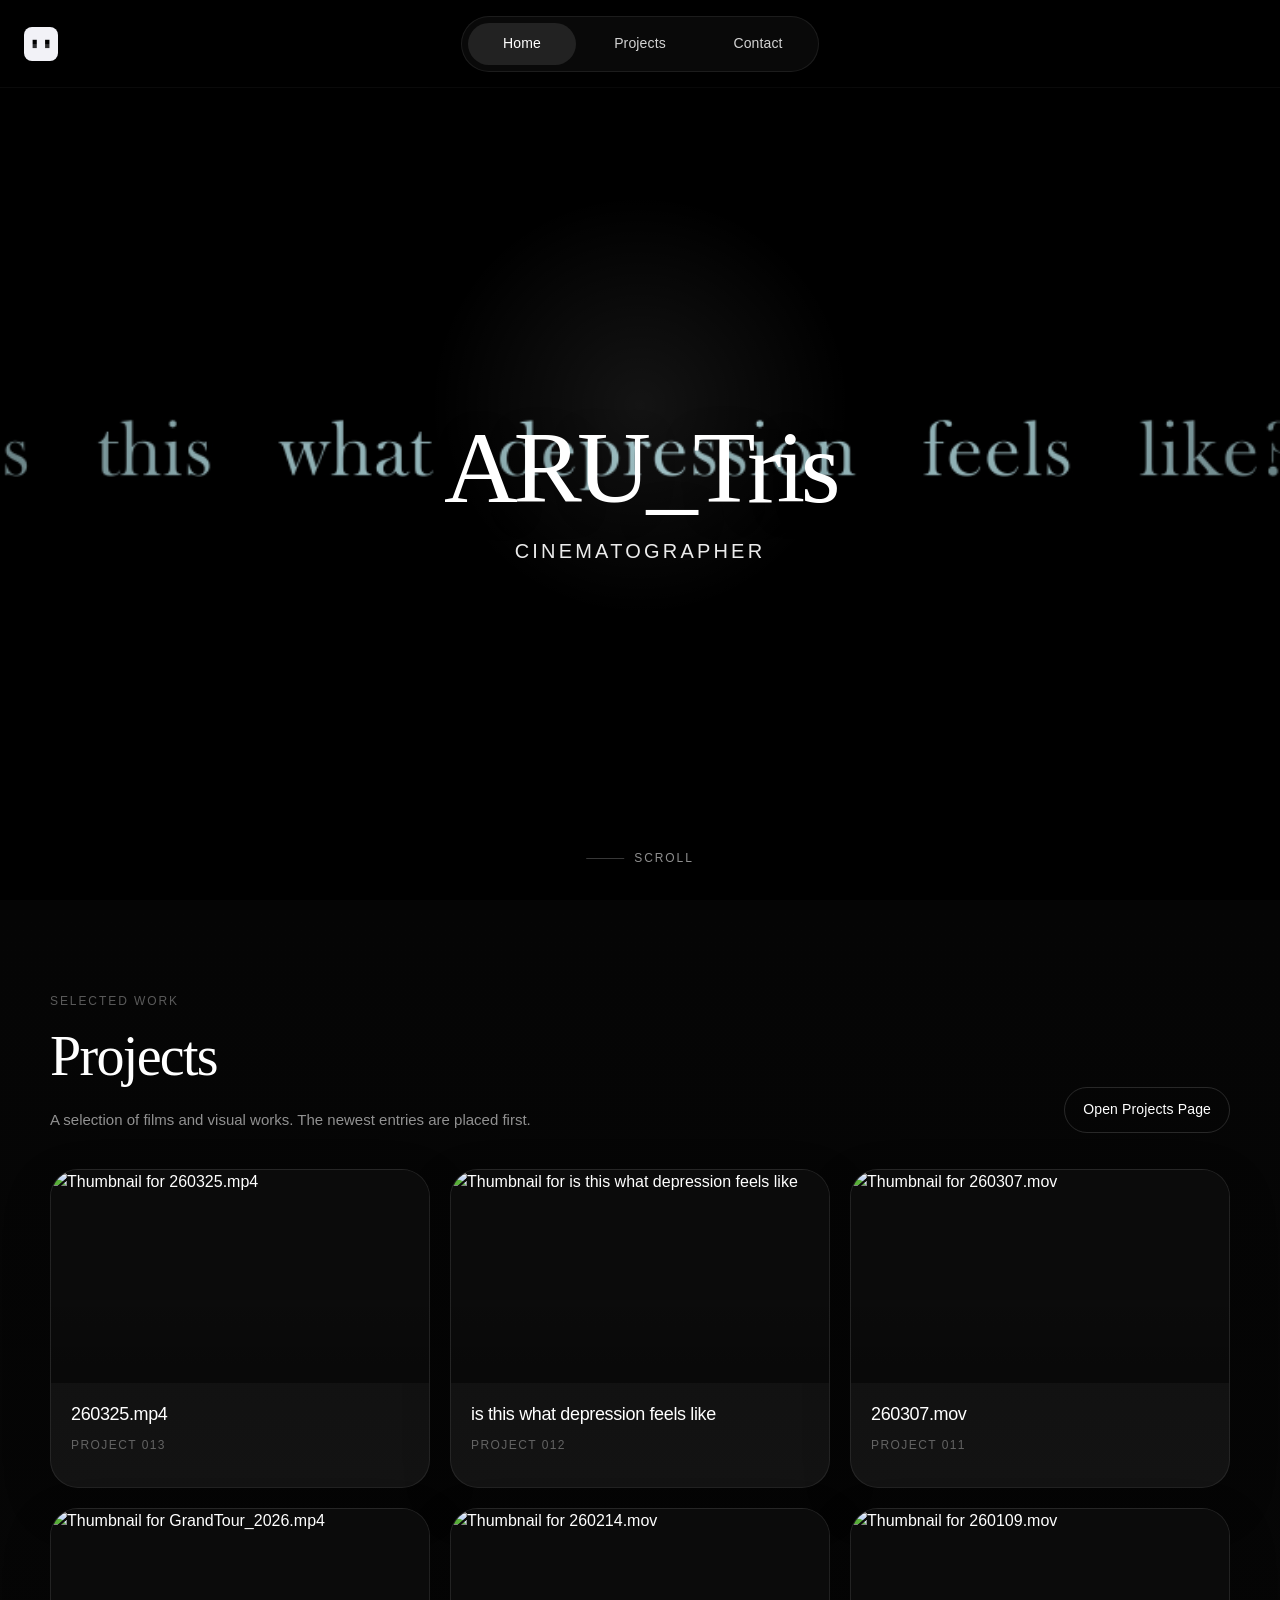
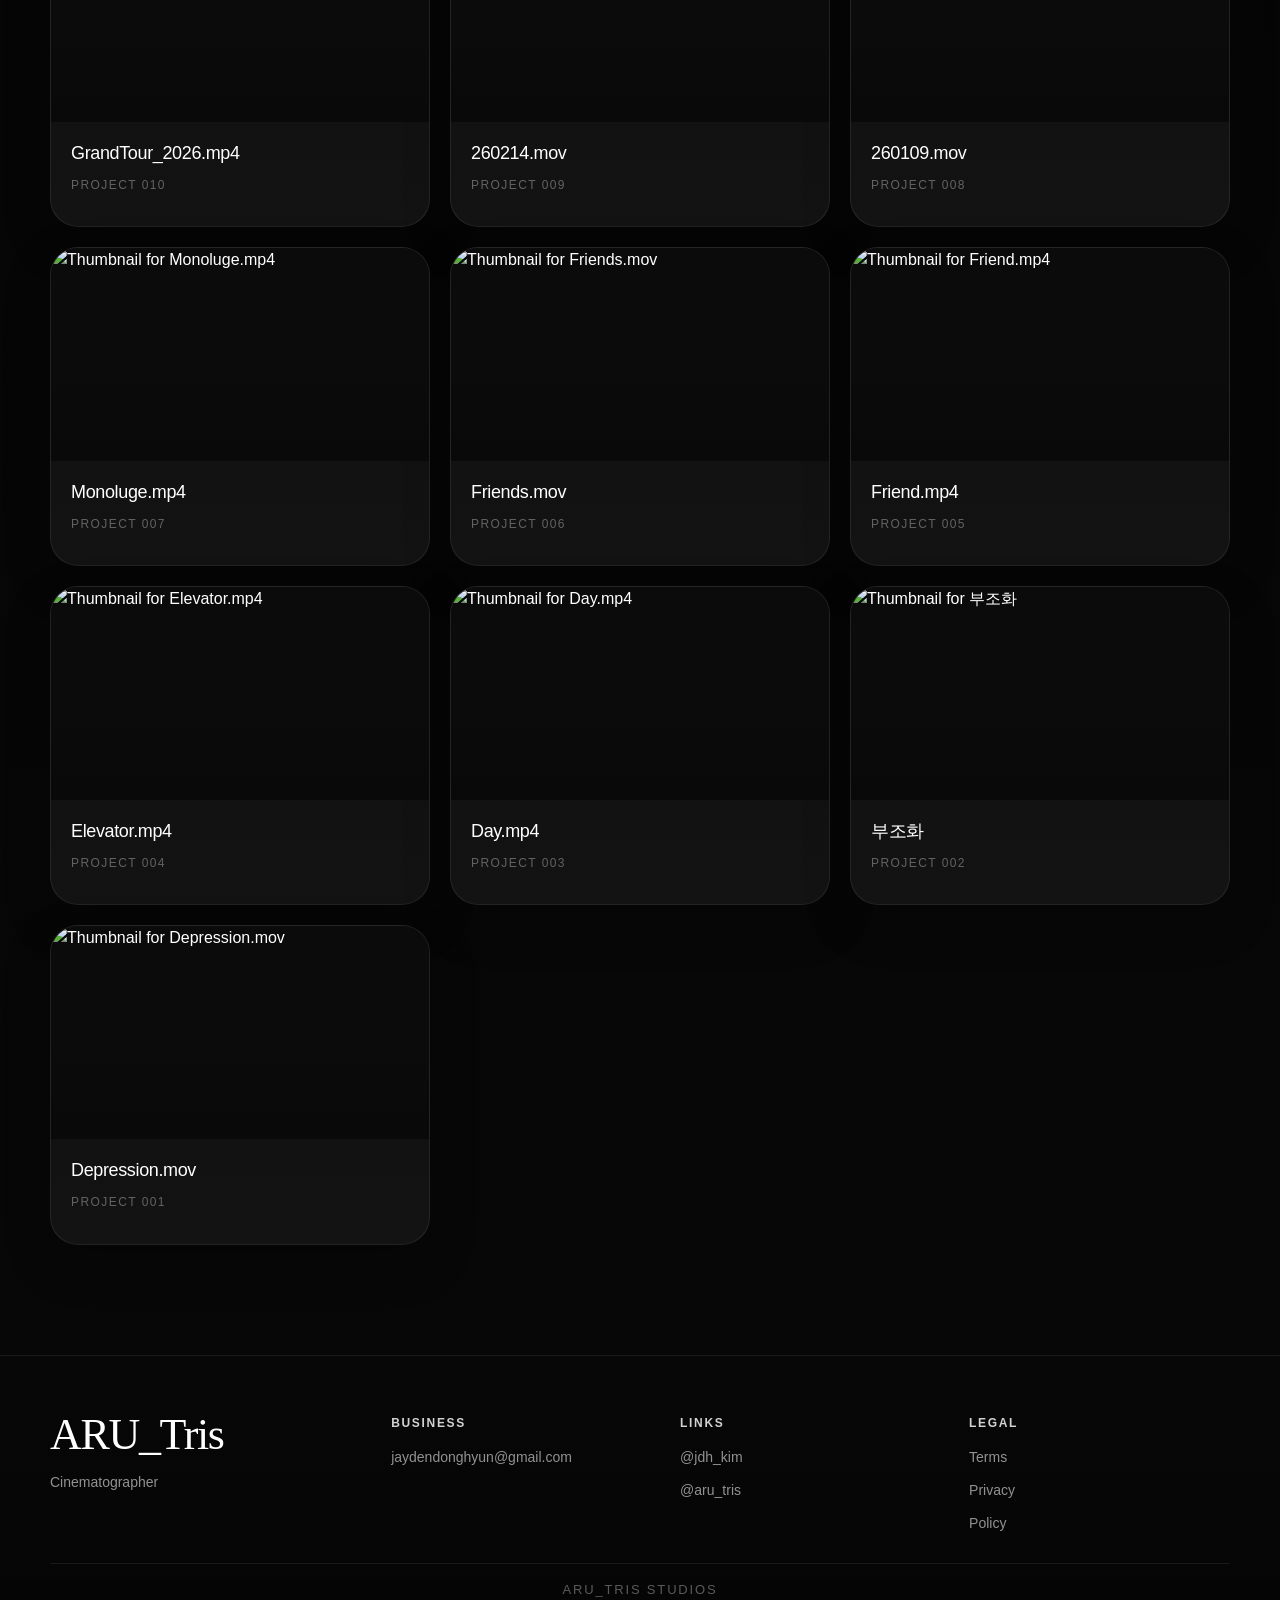
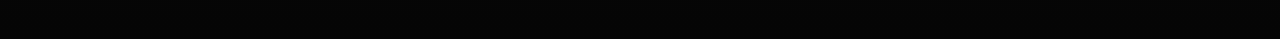
==== index.html @ 2eef3625 "Update homepage with hero video" ====
<!DOCTYPE html>
<html lang="en">
<head>
  <meta charset="UTF-8" />
  <meta name="viewport" content="width=device-width, initial-scale=1.0" />
  <title>ARU_Tris</title>
  <meta
    name="description"
    content="ARU_Tris portfolio — cinematographer and film projects."
  />
  <link rel="stylesheet" href="style.css" />
</head>
<body>
  <header class="site-header">
    <div class="header-inner">
      <a class="brand" href="index.html" aria-label="ARU_Tris home">
        <img src="assets/logo.png" alt="ARU_Tris logo" />
      </a>

      <nav class="nav-center" aria-label="Primary navigation">
        <div class="nav-links">
          <a class="active" href="index.html">Home</a>
          <a href="projects.html">Projects</a>
          <a href="contact.html">Contact</a>
        </div>
      </nav>
    </div>
  </header>

  <main class="page-shell">
    <section class="hero" id="top">
      <div class="hero-media">
        <video autoplay muted loop playsinline poster="assets/hero-poster.jpg">
          <source src="assets/hero.mp4" type="video/mp4" />
        </video>
      </div>

      <div class="hero-inner">
        <div class="hero-content">
          <h1 class="hero-title">ARU_Tris</h1>
          <p class="hero-subtitle">Cinematographer</p>
        </div>

        <a class="hero-scroll" href="#projects">Scroll</a>
      </div>
    </section>

    <section class="projects-preview" id="projects">
      <div class="content-width">
        <div class="projects-preview-header">
          <div class="projects-preview-copy">
            <p class="page-kicker">Selected Work</p>
            <h2 class="section-heading">Projects</h2>
            <p class="section-subheading">
              A selection of films and visual works. The newest entries are placed first.
            </p>
          </div>

          <div>
            <a class="ghost-button" href="projects.html">Open Projects Page</a>
          </div>
        </div>

        <div class="projects-grid">
          <a
            class="project-card"
            href="https://youtu.be/_7PJ8PryIfI"
            target="_blank"
            rel="noopener noreferrer"
            aria-label="Open 260325.mp4 on YouTube"
          >
            <div class="project-thumb-wrap">
              <img src="assets/thumbnails/013.png" alt="Thumbnail for 260325.mp4" />
            </div>
            <div class="project-meta">
              <h3 class="project-title">260325.mp4</h3>
              <p class="project-index">Project 013</p>
            </div>
          </a>

          <a
            class="project-card"
            href="https://youtu.be/kU0PaRrXRmI"
            target="_blank"
            rel="noopener noreferrer"
            aria-label="Open is this what depression feels like on YouTube"
          >
            <div class="project-thumb-wrap">
              <img src="assets/thumbnails/012.png" alt="Thumbnail for is this what depression feels like" />
            </div>
            <div class="project-meta">
              <h3 class="project-title">is this what depression feels like</h3>
              <p class="project-index">Project 012</p>
            </div>
          </a>

          <a
            class="project-card"
            href="https://youtu.be/Z6FDwK1wFuU"
            target="_blank"
            rel="noopener noreferrer"
            aria-label="Open 260307.mov on YouTube"
          >
            <div class="project-thumb-wrap">
              <img src="assets/thumbnails/011.png" alt="Thumbnail for 260307.mov" />
            </div>
            <div class="project-meta">
              <h3 class="project-title">260307.mov</h3>
              <p class="project-index">Project 011</p>
            </div>
          </a>

          <a
            class="project-card"
            href="https://youtu.be/VfkJnNZLdnk"
            target="_blank"
            rel="noopener noreferrer"
            aria-label="Open GrandTour_2026.mp4 on YouTube"
          >
            <div class="project-thumb-wrap">
              <img src="assets/thumbnails/010.png" alt="Thumbnail for GrandTour_2026.mp4" />
            </div>
            <div class="project-meta">
              <h3 class="project-title">GrandTour_2026.mp4</h3>
              <p class="project-index">Project 010</p>
            </div>
          </a>

          <a
            class="project-card"
            href="https://youtu.be/Oyc4v0vVIho"
            target="_blank"
            rel="noopener noreferrer"
            aria-label="Open 260214.mov on YouTube"
          >
            <div class="project-thumb-wrap">
              <img src="assets/thumbnails/009.png" alt="Thumbnail for 260214.mov" />
            </div>
            <div class="project-meta">
              <h3 class="project-title">260214.mov</h3>
              <p class="project-index">Project 009</p>
            </div>
          </a>

          <a
            class="project-card"
            href="https://youtu.be/ljAf76QcOoM"
            target="_blank"
            rel="noopener noreferrer"
            aria-label="Open 260109.mov on YouTube"
          >
            <div class="project-thumb-wrap">
              <img src="assets/thumbnails/008.png" alt="Thumbnail for 260109.mov" />
            </div>
            <div class="project-meta">
              <h3 class="project-title">260109.mov</h3>
              <p class="project-index">Project 008</p>
            </div>
          </a>

          <a
            class="project-card"
            href="https://youtu.be/Go4_wiYonsU"
            target="_blank"
            rel="noopener noreferrer"
            aria-label="Open Monoluge.mp4 on YouTube"
          >
            <div class="project-thumb-wrap">
              <img src="assets/thumbnails/007.png" alt="Thumbnail for Monoluge.mp4" />
            </div>
            <div class="project-meta">
              <h3 class="project-title">Monoluge.mp4</h3>
              <p class="project-index">Project 007</p>
            </div>
          </a>

          <a
            class="project-card"
            href="https://youtu.be/tS_18KNxlKI"
            target="_blank"
            rel="noopener noreferrer"
            aria-label="Open Friends.mov on YouTube"
          >
            <div class="project-thumb-wrap">
              <img src="assets/thumbnails/006.png" alt="Thumbnail for Friends.mov" />
            </div>
            <div class="project-meta">
              <h3 class="project-title">Friends.mov</h3>
              <p class="project-index">Project 006</p>
            </div>
          </a>

          <a
            class="project-card"
            href="https://youtu.be/ZGwf8zmara0"
            target="_blank"
            rel="noopener noreferrer"
            aria-label="Open Friend.mp4 on YouTube"
          >
            <div class="project-thumb-wrap">
              <img src="assets/thumbnails/005.png" alt="Thumbnail for Friend.mp4" />
            </div>
            <div class="project-meta">
              <h3 class="project-title">Friend.mp4</h3>
              <p class="project-index">Project 005</p>
            </div>
          </a>

          <a
            class="project-card"
            href="https://youtu.be/hENGOKhUZ58"
            target="_blank"
            rel="noopener noreferrer"
            aria-label="Open Elevator.mp4 on YouTube"
          >
            <div class="project-thumb-wrap">
              <img src="assets/thumbnails/004.png" alt="Thumbnail for Elevator.mp4" />
            </div>
            <div class="project-meta">
              <h3 class="project-title">Elevator.mp4</h3>
              <p class="project-index">Project 004</p>
            </div>
          </a>

          <a
            class="project-card"
            href="https://youtu.be/h4ga4uegSQs"
            target="_blank"
            rel="noopener noreferrer"
            aria-label="Open Day.mp4 on YouTube"
          >
            <div class="project-thumb-wrap">
              <img src="assets/thumbnails/003.png" alt="Thumbnail for Day.mp4" />
            </div>
            <div class="project-meta">
              <h3 class="project-title">Day.mp4</h3>
              <p class="project-index">Project 003</p>
            </div>
          </a>

          <a
            class="project-card"
            href="https://youtu.be/nSZxhD_pFD0"
            target="_blank"
            rel="noopener noreferrer"
            aria-label="Open 부조화 on YouTube"
          >
            <div class="project-thumb-wrap">
              <img src="assets/thumbnails/002.png" alt="Thumbnail for 부조화" />
            </div>
            <div class="project-meta">
              <h3 class="project-title">부조화</h3>
              <p class="project-index">Project 002</p>
            </div>
          </a>

          <a
            class="project-card"
            href="https://youtu.be/dppXRyEbYRA"
            target="_blank"
            rel="noopener noreferrer"
            aria-label="Open Depression.mov on YouTube"
          >
            <div class="project-thumb-wrap">
              <img src="assets/thumbnails/001.png" alt="Thumbnail for Depression.mov" />
            </div>
            <div class="project-meta">
              <h3 class="project-title">Depression.mov</h3>
              <p class="project-index">Project 001</p>
            </div>
          </a>
        </div>
      </div>
    </section>
  </main>

  <footer class="site-footer">
    <div class="content-width">
      <div class="footer-grid">
        <div class="footer-brand">
          <h2 class="footer-brand-title">ARU_Tris</h2>
          <p class="footer-brand-copy">Cinematographer</p>
        </div>

        <div>
          <h3 class="footer-heading">Business</h3>
          <div class="footer-list">
            <a href="mailto:jaydendonghyun@gmail.com">jaydendonghyun@gmail.com</a>
          </div>
        </div>

        <div>
          <h3 class="footer-heading">Links</h3>
          <div class="footer-list">
            <a
              href="https://www.instagram.com/jdh_kim/"
              target="_blank"
              rel="noopener noreferrer"
            >
              @jdh_kim
            </a>
            <a
              href="https://www.youtube.com/channel/UCabCyM4a4LyzNHXJDA_8Q6A"
              target="_blank"
              rel="noopener noreferrer"
            >
              @aru_tris
            </a>
          </div>
        </div>

        <div>
          <h3 class="footer-heading">Legal</h3>
          <div class="footer-list">
            <span>Terms</span>
            <span>Privacy</span>
            <span>Policy</span>
          </div>
        </div>
      </div>

      <div class="footer-bottom">
        <span>ARU_Tris Studios</span>
      </div>
    </div>
  </footer>
</body>
</html>
---- style.css ----
/* =========================
   ARU_Tris Portfolio
   style.css
   ========================= */

:root {
  --bg: #000000;
  --bg-soft: #0a0a0a;
  --panel: #101010;
  --panel-2: #151515;
  --panel-3: #1d1d1d;
  --line: rgba(255, 255, 255, 0.08);
  --line-strong: rgba(255, 255, 255, 0.14);
  --text: #ffffff;
  --text-soft: rgba(255, 255, 255, 0.82);
  --text-muted: rgba(255, 255, 255, 0.56);
  --text-faint: rgba(255, 255, 255, 0.34);
  --hover: rgba(255, 255, 255, 0.06);
  --active: rgba(255, 255, 255, 0.12);
  --shadow-soft: 0 12px 40px rgba(0, 0, 0, 0.28);
  --shadow-card: 0 18px 48px rgba(0, 0, 0, 0.22);

  --container: 1320px;
  --content: 1180px;

  --radius-xs: 10px;
  --radius-sm: 14px;
  --radius-md: 20px;
  --radius-lg: 28px;
  --radius-xl: 36px;

  --header-height: 88px;

  --font-body: "Helvetica Neue", Helvetica, Arial, sans-serif;
  --font-title: "Times New Roman", Times, serif;

  --ease: 280ms cubic-bezier(0.22, 1, 0.36, 1);
}

/* =========================
   Reset
   ========================= */

* {
  box-sizing: border-box;
}

html {
  scroll-behavior: smooth;
}

html,
body {
  margin: 0;
  padding: 0;
  background: var(--bg);
  color: var(--text);
}

body {
  font-family: var(--font-body);
  line-height: 1.55;
  -webkit-font-smoothing: antialiased;
  text-rendering: optimizeLegibility;
}

img,
video {
  display: block;
  max-width: 100%;
}

a {
  color: inherit;
  text-decoration: none;
}

button,
input,
textarea {
  font: inherit;
}

::selection {
  background: rgba(255, 255, 255, 0.18);
  color: #ffffff;
}

/* =========================
   Utility
   ========================= */

.container {
  width: min(calc(100% - 48px), var(--container));
  margin: 0 auto;
}

.content-width {
  width: min(calc(100% - 48px), var(--content));
  margin: 0 auto;
}

.page-shell {
  min-height: 100vh;
  background:
    radial-gradient(circle at top left, rgba(255, 255, 255, 0.05), transparent 22%),
    radial-gradient(circle at top right, rgba(255, 255, 255, 0.03), transparent 20%),
    linear-gradient(180deg, #000000 0%, #050505 100%);
}

.page-section {
  padding: 96px 0;
}

.section-heading {
  margin: 0 0 24px;
  font-family: var(--font-title);
  font-size: clamp(34px, 5vw, 56px);
  font-weight: 400;
  letter-spacing: -0.03em;
  line-height: 0.98;
}

.section-subheading {
  margin: 0;
  max-width: 780px;
  color: var(--text-muted);
  font-size: 15px;
  line-height: 1.7;
}

.divider {
  width: 100%;
  height: 1px;
  background: var(--line);
}

/* =========================
   Header
   ========================= */

.site-header {
  position: fixed;
  top: 0;
  left: 0;
  width: 100%;
  height: var(--header-height);
  z-index: 1000;
  backdrop-filter: blur(18px);
  -webkit-backdrop-filter: blur(18px);
  background: linear-gradient(
    to bottom,
    rgba(0, 0, 0, 0.58),
    rgba(0, 0, 0, 0.22)
  );
  border-bottom: 1px solid rgba(255, 255, 255, 0.04);
}

.header-inner {
  position: relative;
  width: min(calc(100% - 48px), var(--container));
  height: 100%;
  margin: 0 auto;
  display: flex;
  align-items: center;
}

.brand {
  position: relative;
  z-index: 3;
  display: inline-flex;
  align-items: center;
  gap: 12px;
  min-width: 64px;
}

.brand img {
  width: 34px;
  height: 34px;
  object-fit: contain;
  border-radius: 8px;
  transition: transform var(--ease), opacity var(--ease);
}

.brand:hover img {
  transform: scale(1.04);
  opacity: 0.94;
}

.brand-text {
  font-family: var(--font-title);
  font-size: 22px;
  letter-spacing: -0.02em;
  display: none;
}

/* 가운데 기준 메뉴 */
.nav-center {
  position: absolute;
  left: 50%;
  transform: translateX(-50%);
  z-index: 2;
}

.nav-links {
  display: inline-flex;
  align-items: center;
  gap: 10px;
  padding: 6px;
  border-radius: 999px;
  background: rgba(255, 255, 255, 0.035);
  border: 1px solid var(--line);
  box-shadow: var(--shadow-soft);
}

.nav-links a {
  position: relative;
  display: inline-flex;
  align-items: center;
  justify-content: center;
  min-width: 108px;
  height: 42px;
  padding: 0 18px;
  border-radius: 999px;
  color: var(--text-soft);
  font-size: 14px;
  font-weight: 500;
  letter-spacing: 0.01em;
  transition:
    background var(--ease),
    color var(--ease),
    transform var(--ease),
    opacity var(--ease);
}

.nav-links a:hover {
  background: var(--hover);
  color: var(--text);
  transform: translateY(-1px);
}

.nav-links a:active {
  transform: translateY(0) scale(0.985);
  background: var(--active);
}

.nav-links a.active {
  background: rgba(255, 255, 255, 0.10);
  color: var(--text);
}

/* =========================
   Hero
   ========================= */

.hero {
  position: relative;
  min-height: 100vh;
  overflow: clip;
  isolation: isolate;
}

.hero-media {
  position: absolute;
  inset: 0;
  z-index: -3;
  background: #000000;
}

.hero-media video,
.hero-media img {
  width: 100%;
  height: 100%;
  object-fit: cover;
}

.hero-media::after {
  content: "";
  position: absolute;
  inset: 0;
  background:
    linear-gradient(
      to bottom,
      rgba(0, 0, 0, 0.44) 0%,
      rgba(0, 0, 0, 0.24) 24%,
      rgba(0, 0, 0, 0.22) 56%,
      rgba(0, 0, 0, 0.54) 100%
    ),
    radial-gradient(
      circle at center,
      transparent 0%,
      rgba(0, 0, 0, 0.12) 56%,
      rgba(0, 0, 0, 0.48) 100%
    );
  z-index: 1;
}

.hero::before {
  content: "";
  position: absolute;
  inset: 0;
  z-index: -2;
  background:
    radial-gradient(circle at 50% 45%, rgba(255, 255, 255, 0.08), transparent 26%);
  pointer-events: none;
}

.hero-inner {
  position: relative;
  width: min(calc(100% - 48px), var(--container));
  min-height: 100vh;
  margin: 0 auto;
  padding-top: var(--header-height);
  display: flex;
  align-items: center;
  justify-content: center;
}

.hero-content {
  text-align: center;
  padding: 40px 20px;
}

.hero-title {
  margin: 0;
  font-family: var(--font-title);
  font-size: clamp(48px, 8vw, 118px);
  font-weight: 400;
  letter-spacing: -0.045em;
  line-height: 0.92;
  text-shadow: 0 6px 32px rgba(0, 0, 0, 0.35);
}

.hero-subtitle {
  margin: 20px 0 0;
  color: rgba(255, 255, 255, 0.92);
  font-size: clamp(14px, 2vw, 20px);
  font-weight: 500;
  letter-spacing: 0.16em;
  text-transform: uppercase;
}

.hero-scroll {
  position: absolute;
  bottom: 32px;
  left: 50%;
  transform: translateX(-50%);
  display: inline-flex;
  align-items: center;
  gap: 10px;
  color: var(--text-muted);
  font-size: 12px;
  letter-spacing: 0.16em;
  text-transform: uppercase;
}

.hero-scroll::before {
  content: "";
  display: block;
  width: 38px;
  height: 1px;
  background: rgba(255, 255, 255, 0.22);
}

/* =========================
   Home Projects Grid
   ========================= */

.projects-preview {
  padding: 92px 0 110px;
  background:
    linear-gradient(180deg, #050505 0%, #070707 100%);
}

.projects-preview-header {
  display: flex;
  align-items: flex-end;
  justify-content: space-between;
  gap: 24px;
  margin-bottom: 36px;
}

.projects-preview-copy {
  max-width: 760px;
}

.projects-grid {
  display: grid;
  grid-template-columns: repeat(3, minmax(0, 1fr));
  gap: 20px;
}

.project-card {
  display: block;
  overflow: hidden;
  background: linear-gradient(180deg, #0f0f0f 0%, #131313 100%);
  border: 1px solid var(--line);
  border-radius: var(--radius-lg);
  box-shadow: var(--shadow-card);
  transition:
    transform var(--ease),
    border-color var(--ease),
    background var(--ease),
    box-shadow var(--ease);
}

.project-card:hover {
  transform: translateY(-6px);
  border-color: var(--line-strong);
  background: linear-gradient(180deg, #131313 0%, #181818 100%);
  box-shadow: 0 24px 60px rgba(0, 0, 0, 0.34);
}

.project-card:active {
  transform: translateY(-2px) scale(0.992);
}

.project-thumb-wrap {
  position: relative;
  aspect-ratio: 16 / 9;
  overflow: hidden;
  background: #0b0b0b;
}

.project-thumb-wrap img {
  width: 100%;
  height: 100%;
  object-fit: cover;
  transition:
    transform 700ms cubic-bezier(0.22, 1, 0.36, 1),
    opacity var(--ease),
    filter var(--ease);
}

.project-card:hover .project-thumb-wrap img {
  transform: scale(1.035);
  filter: grayscale(0.04) brightness(1.02);
}

.project-thumb-wrap::after {
  content: "";
  position: absolute;
  inset: 0;
  background:
    linear-gradient(to top, rgba(0, 0, 0, 0.22), transparent 45%);
  pointer-events: none;
}

.project-meta {
  padding: 18px 20px 20px;
}

.project-title {
  margin: 0;
  font-size: 18px;
  font-weight: 500;
  color: var(--text);
  letter-spacing: -0.02em;
  word-break: break-word;
}

.project-index {
  margin-top: 8px;
  color: var(--text-faint);
  font-size: 12px;
  letter-spacing: 0.12em;
  text-transform: uppercase;
}

/* =========================
   Projects Page
   ========================= */

.projects-page-hero,
.contact-page-hero {
  padding-top: calc(var(--header-height) + 64px);
  padding-bottom: 44px;
  background:
    linear-gradient(180deg, #020202 0%, #090909 100%);
}

.page-kicker {
  margin: 0 0 18px;
  color: var(--text-faint);
  font-size: 12px;
  letter-spacing: 0.16em;
  text-transform: uppercase;
}

.project-list {
  padding: 30px 0 110px;
}

.project-row {
  display: grid;
  grid-template-columns: 1.05fr 1fr;
  gap: 34px;
  align-items: center;
  padding: 34px 0;
  border-top: 1px solid var(--line);
}

.project-row:last-child {
  border-bottom: 1px solid var(--line);
}

.project-row:nth-child(even) .project-row-media {
  order: 2;
}

.project-row:nth-child(even) .project-row-text {
  order: 1;
}

.project-row-media {
  position: relative;
  overflow: hidden;
  border-radius: var(--radius-lg);
  border: 1px solid var(--line);
  background: #0b0b0b;
  box-shadow: var(--shadow-card);
}

.project-row-media iframe,
.project-row-media img {
  width: 100%;
  aspect-ratio: 16 / 9;
  border: 0;
  display: block;
}

.project-row-text {
  padding: 4px 8px;
}

.project-row-number {
  margin: 0 0 14px;
  color: var(--text-faint);
  font-size: 12px;
  letter-spacing: 0.18em;
  text-transform: uppercase;
}

.project-row-title {
  margin: 0 0 18px;
  font-family: var(--font-title);
  font-size: clamp(30px, 4vw, 56px);
  font-weight: 400;
  letter-spacing: -0.035em;
  line-height: 0.98;
}

.project-row-description {
  margin: 0 0 22px;
  color: var(--text-muted);
  font-size: 15px;
  line-height: 1.75;
}

.project-row-actions {
  display: flex;
  flex-wrap: wrap;
  gap: 12px;
}

.inline-button,
.ghost-button {
  display: inline-flex;
  align-items: center;
  justify-content: center;
  min-height: 46px;
  padding: 0 18px;
  border-radius: 999px;
  font-size: 14px;
  font-weight: 500;
  letter-spacing: 0.01em;
  transition:
    transform var(--ease),
    background var(--ease),
    color var(--ease),
    border-color var(--ease),
    opacity var(--ease);
}

.inline-button {
  background: #ffffff;
  color: #000000;
  border: 1px solid #ffffff;
}

.inline-button:hover {
  transform: translateY(-2px);
  background: #ececec;
  border-color: #ececec;
}

.inline-button:active {
  transform: translateY(0) scale(0.985);
}

.ghost-button {
  background: transparent;
  color: var(--text);
  border: 1px solid var(--line-strong);
}

.ghost-button:hover {
  transform: translateY(-2px);
  background: rgba(255, 255, 255, 0.05);
}

.ghost-button:active {
  transform: translateY(0) scale(0.985);
}

/* =========================
   Contact / About Placeholder
   ========================= */

.contact-placeholder {
  padding: 24px 0 110px;
}

.contact-card {
  overflow: hidden;
  padding: 34px 30px;
  border-radius: var(--radius-xl);
  border: 1px solid var(--line);
  background:
    linear-gradient(180deg, #101010 0%, #151515 100%);
  box-shadow: var(--shadow-card);
}

.contact-card h2 {
  margin: 0 0 14px;
  font-family: var(--font-title);
  font-size: clamp(34px, 5vw, 58px);
  font-weight: 400;
  letter-spacing: -0.03em;
  line-height: 0.98;
}

.contact-card p {
  margin: 0;
  max-width: 720px;
  color: var(--text-muted);
  font-size: 15px;
  line-height: 1.75;
}

/* =========================
   Footer
   ========================= */

.site-footer {
  padding: 34px 0 24px;
  border-top: 1px solid var(--line);
  background:
    linear-gradient(180deg, #070707 0%, #050505 100%);
}

.footer-grid {
  display: grid;
  grid-template-columns: 1.2fr 1fr 1fr 1fr;
  gap: 28px;
  padding: 24px 0 28px;
}

.footer-brand {
  padding-right: 18px;
}

.footer-brand-title {
  margin: 0 0 14px;
  font-family: var(--font-title);
  font-size: clamp(26px, 4vw, 44px);
  font-weight: 400;
  letter-spacing: -0.03em;
  line-height: 0.96;
}

.footer-brand-copy {
  margin: 0;
  color: var(--text-muted);
  font-size: 14px;
  line-height: 1.75;
}

.footer-heading {
  margin: 0 0 14px;
  color: var(--text-soft);
  font-size: 12px;
  font-weight: 600;
  letter-spacing: 0.14em;
  text-transform: uppercase;
}

.footer-list {
  display: grid;
  gap: 10px;
}

.footer-list a,
.footer-list span {
  color: var(--text-muted);
  font-size: 14px;
  line-height: 1.65;
  transition: color var(--ease), opacity var(--ease);
}

.footer-list a:hover {
  color: var(--text);
}

.footer-bottom {
  display: flex;
  align-items: center;
  justify-content: center;
  min-height: 52px;
  border-top: 1px solid var(--line);
  color: var(--text-faint);
  font-size: 13px;
  letter-spacing: 0.14em;
  text-transform: uppercase;
}

/* =========================
   Responsive
   ========================= */

@media (max-width: 1100px) {
  .projects-grid {
    grid-template-columns: repeat(2, minmax(0, 1fr));
  }

  .project-row {
    grid-template-columns: 1fr;
    gap: 22px;
  }

  .project-row:nth-child(even) .project-row-media,
  .project-row:nth-child(even) .project-row-text {
    order: initial;
  }

  .footer-grid {
    grid-template-columns: 1.1fr 1fr 1fr;
  }
}

@media (max-width: 820px) {
  :root {
    --header-height: 78px;
  }

  .container,
  .content-width {
    width: min(calc(100% - 28px), var(--container));
  }

  .header-inner {
    justify-content: space-between;
  }

  .nav-center {
    position: static;
    transform: none;
    margin-left: auto;
  }

  .nav-links {
    gap: 6px;
    padding: 4px;
  }

  .nav-links a {
    min-width: auto;
    height: 38px;
    padding: 0 12px;
    font-size: 13px;
  }

  .hero-inner {
    width: min(calc(100% - 28px), var(--container));
  }

  .hero-content {
    padding: 24px 10px;
  }

  .projects-preview {
    padding: 74px 0 90px;
  }

  .projects-preview-header {
    display: block;
    margin-bottom: 26px;
  }

  .projects-grid {
    grid-template-columns: 1fr;
    gap: 16px;
  }

  .page-section,
  .project-list,
  .contact-placeholder {
    padding-left: 0;
    padding-right: 0;
  }

  .footer-grid {
    grid-template-columns: 1fr;
    gap: 22px;
  }
}

@media (max-width: 560px) {
  .brand img {
    width: 30px;
    height: 30px;
  }

  .nav-links a {
    padding: 0 10px;
    font-size: 12px;
  }

  .hero-title {
    font-size: clamp(40px, 16vw, 72px);
  }

  .hero-subtitle {
    letter-spacing: 0.12em;
  }

  .project-meta {
    padding: 16px 16px 18px;
  }

  .contact-card {
    padding: 26px 22px;
    border-radius: var(--radius-lg);
  }
}
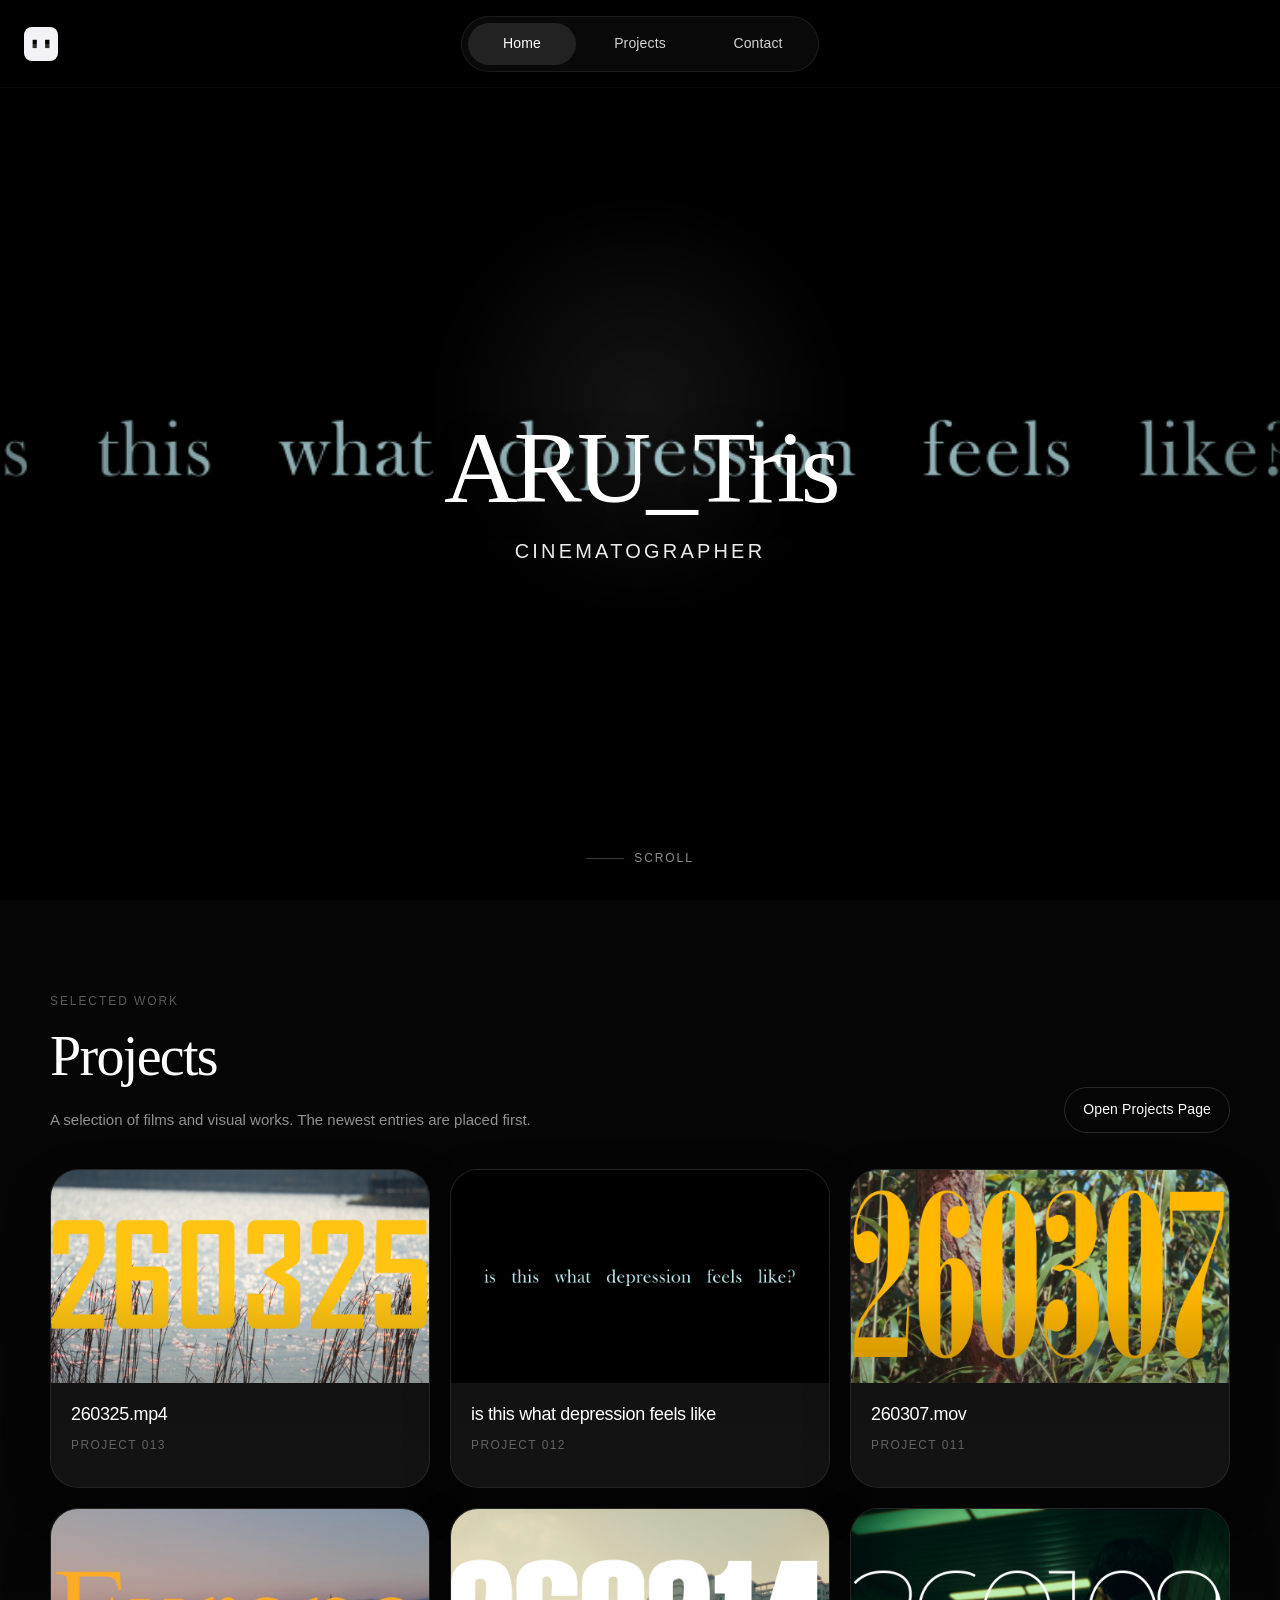
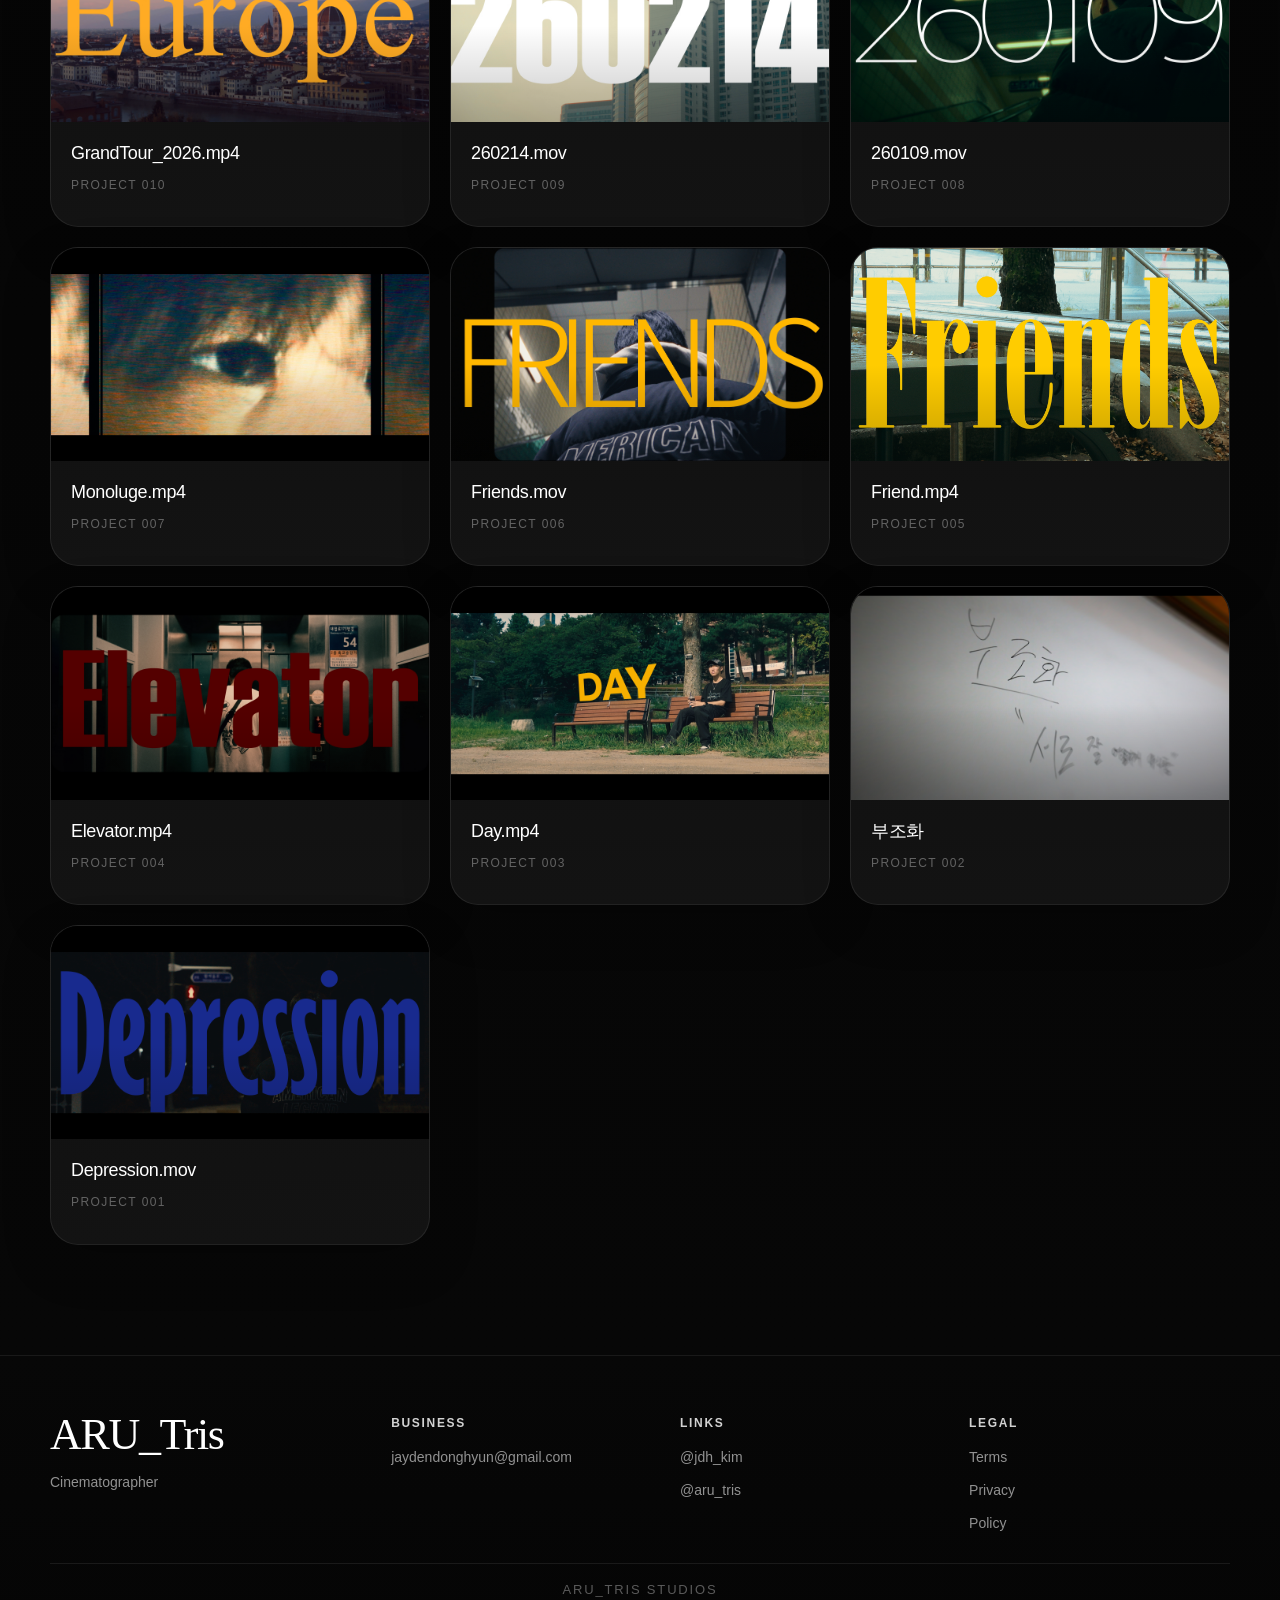
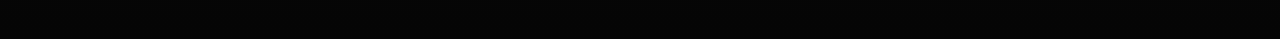
==== commit 9ca24931: "Update index.html" ====
--- a/index.html
+++ b/index.html
@@ -70,7 +70,7 @@
             aria-label="Open 260325.mp4 on YouTube"
           >
             <div class="project-thumb-wrap">
-              <img src="assets/thumbnails/013.png" alt="Thumbnail for 260325.mp4" />
+              <img src="assets/thumbnails/013.jpg" alt="Thumbnail for 260325.mp4" />
             </div>
             <div class="project-meta">
               <h3 class="project-title">260325.mp4</h3>
@@ -86,7 +86,7 @@
             aria-label="Open is this what depression feels like on YouTube"
           >
             <div class="project-thumb-wrap">
-              <img src="assets/thumbnails/012.png" alt="Thumbnail for is this what depression feels like" />
+              <img src="assets/thumbnails/012.jpg" alt="Thumbnail for is this what depression feels like" />
             </div>
             <div class="project-meta">
               <h3 class="project-title">is this what depression feels like</h3>
@@ -102,7 +102,7 @@
             aria-label="Open 260307.mov on YouTube"
           >
             <div class="project-thumb-wrap">
-              <img src="assets/thumbnails/011.png" alt="Thumbnail for 260307.mov" />
+              <img src="assets/thumbnails/011.jpg" alt="Thumbnail for 260307.mov" />
             </div>
             <div class="project-meta">
               <h3 class="project-title">260307.mov</h3>
@@ -118,7 +118,7 @@
             aria-label="Open GrandTour_2026.mp4 on YouTube"
           >
             <div class="project-thumb-wrap">
-              <img src="assets/thumbnails/010.png" alt="Thumbnail for GrandTour_2026.mp4" />
+              <img src="assets/thumbnails/010.jpg" alt="Thumbnail for GrandTour_2026.mp4" />
             </div>
             <div class="project-meta">
               <h3 class="project-title">GrandTour_2026.mp4</h3>
@@ -134,7 +134,7 @@
             aria-label="Open 260214.mov on YouTube"
           >
             <div class="project-thumb-wrap">
-              <img src="assets/thumbnails/009.png" alt="Thumbnail for 260214.mov" />
+              <img src="assets/thumbnails/009.jpg" alt="Thumbnail for 260214.mov" />
             </div>
             <div class="project-meta">
               <h3 class="project-title">260214.mov</h3>
@@ -150,7 +150,7 @@
             aria-label="Open 260109.mov on YouTube"
           >
             <div class="project-thumb-wrap">
-              <img src="assets/thumbnails/008.png" alt="Thumbnail for 260109.mov" />
+              <img src="assets/thumbnails/008.jpg" alt="Thumbnail for 260109.mov" />
             </div>
             <div class="project-meta">
               <h3 class="project-title">260109.mov</h3>
@@ -166,7 +166,7 @@
             aria-label="Open Monoluge.mp4 on YouTube"
           >
             <div class="project-thumb-wrap">
-              <img src="assets/thumbnails/007.png" alt="Thumbnail for Monoluge.mp4" />
+              <img src="assets/thumbnails/007.jpg" alt="Thumbnail for Monoluge.mp4" />
             </div>
             <div class="project-meta">
               <h3 class="project-title">Monoluge.mp4</h3>
@@ -182,7 +182,7 @@
             aria-label="Open Friends.mov on YouTube"
           >
             <div class="project-thumb-wrap">
-              <img src="assets/thumbnails/006.png" alt="Thumbnail for Friends.mov" />
+              <img src="assets/thumbnails/006.jpg" alt="Thumbnail for Friends.mov" />
             </div>
             <div class="project-meta">
               <h3 class="project-title">Friends.mov</h3>
@@ -198,7 +198,7 @@
             aria-label="Open Friend.mp4 on YouTube"
           >
             <div class="project-thumb-wrap">
-              <img src="assets/thumbnails/005.png" alt="Thumbnail for Friend.mp4" />
+              <img src="assets/thumbnails/005.jpg" alt="Thumbnail for Friend.mp4" />
             </div>
             <div class="project-meta">
               <h3 class="project-title">Friend.mp4</h3>
@@ -214,7 +214,7 @@
             aria-label="Open Elevator.mp4 on YouTube"
           >
             <div class="project-thumb-wrap">
-              <img src="assets/thumbnails/004.png" alt="Thumbnail for Elevator.mp4" />
+              <img src="assets/thumbnails/004.jpg" alt="Thumbnail for Elevator.mp4" />
             </div>
             <div class="project-meta">
               <h3 class="project-title">Elevator.mp4</h3>
@@ -230,7 +230,7 @@
             aria-label="Open Day.mp4 on YouTube"
           >
             <div class="project-thumb-wrap">
-              <img src="assets/thumbnails/003.png" alt="Thumbnail for Day.mp4" />
+              <img src="assets/thumbnails/003.jpg" alt="Thumbnail for Day.mp4" />
             </div>
             <div class="project-meta">
               <h3 class="project-title">Day.mp4</h3>
@@ -246,7 +246,7 @@
             aria-label="Open 부조화 on YouTube"
           >
             <div class="project-thumb-wrap">
-              <img src="assets/thumbnails/002.png" alt="Thumbnail for 부조화" />
+              <img src="assets/thumbnails/002.jpg" alt="Thumbnail for 부조화" />
             </div>
             <div class="project-meta">
               <h3 class="project-title">부조화</h3>
@@ -262,7 +262,7 @@
             aria-label="Open Depression.mov on YouTube"
           >
             <div class="project-thumb-wrap">
-              <img src="assets/thumbnails/001.png" alt="Thumbnail for Depression.mov" />
+              <img src="assets/thumbnails/001.jpg" alt="Thumbnail for Depression.mov" />
             </div>
             <div class="project-meta">
               <h3 class="project-title">Depression.mov</h3>
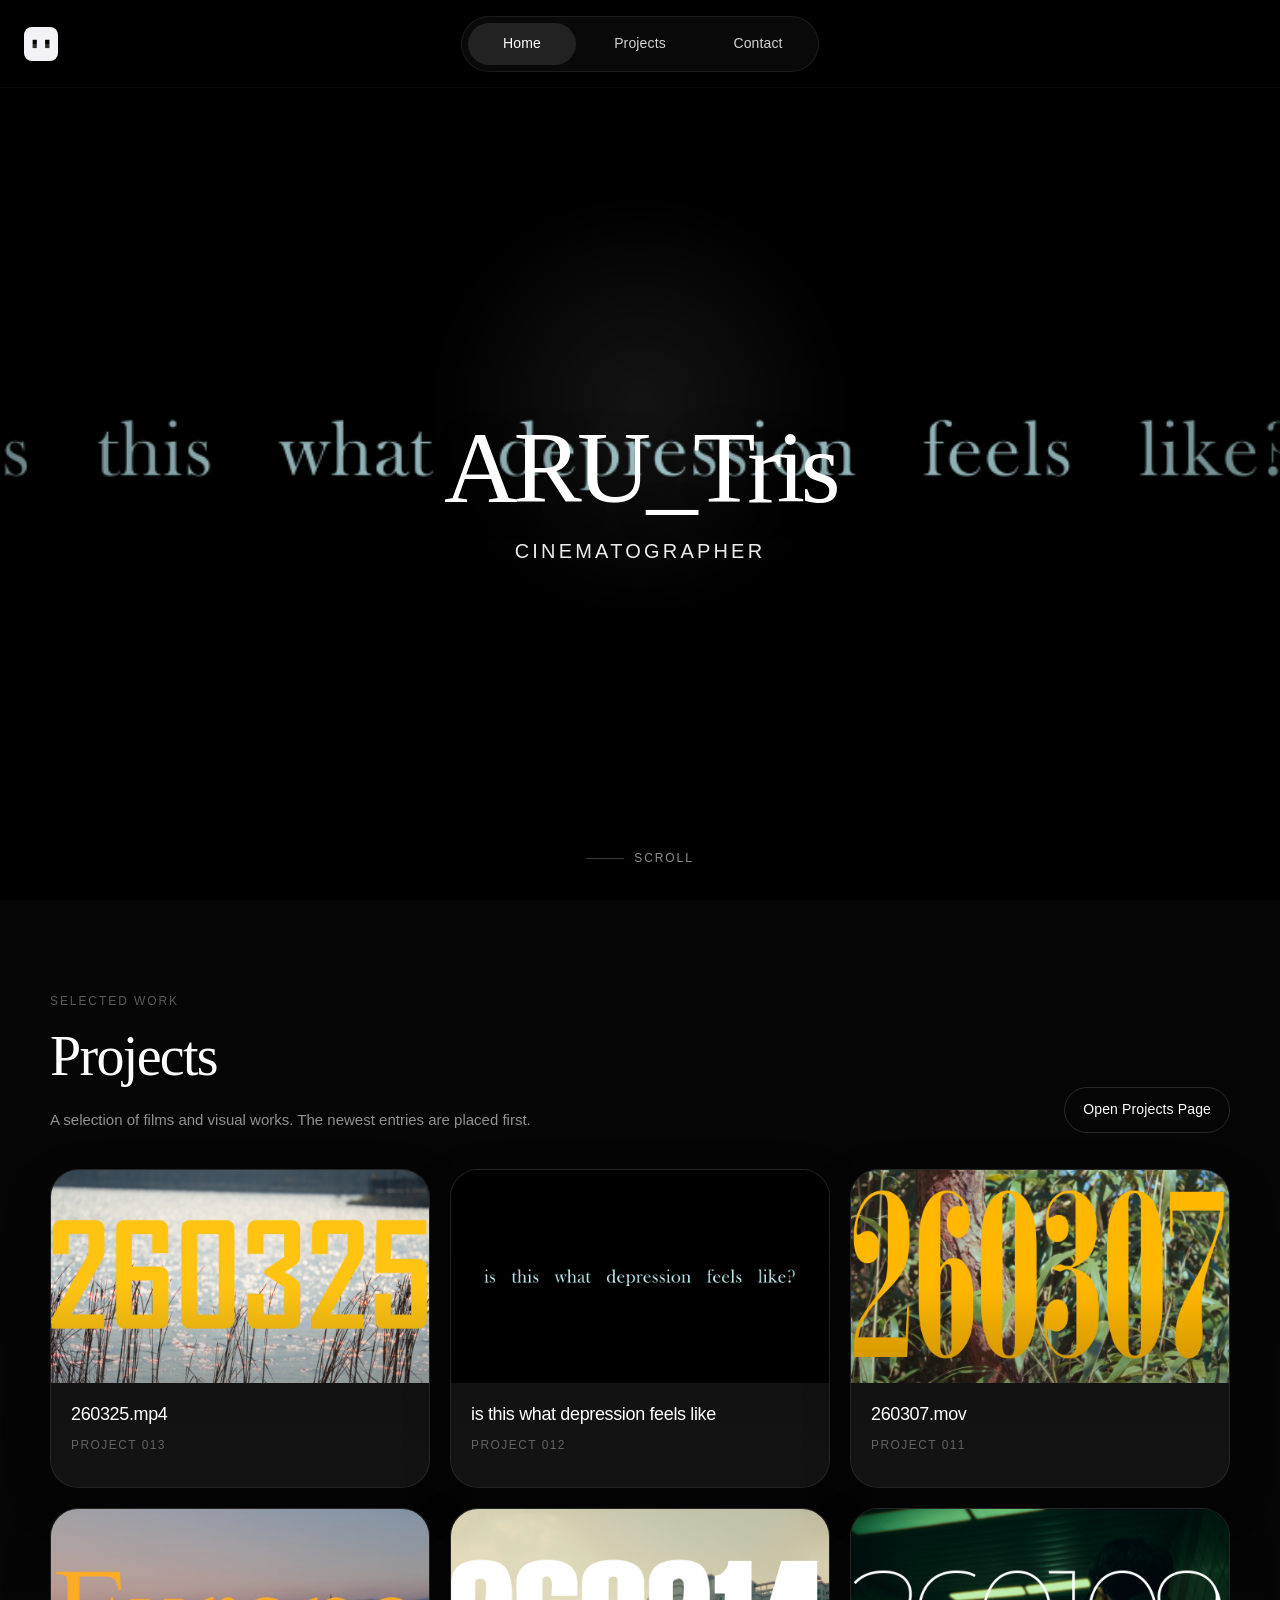
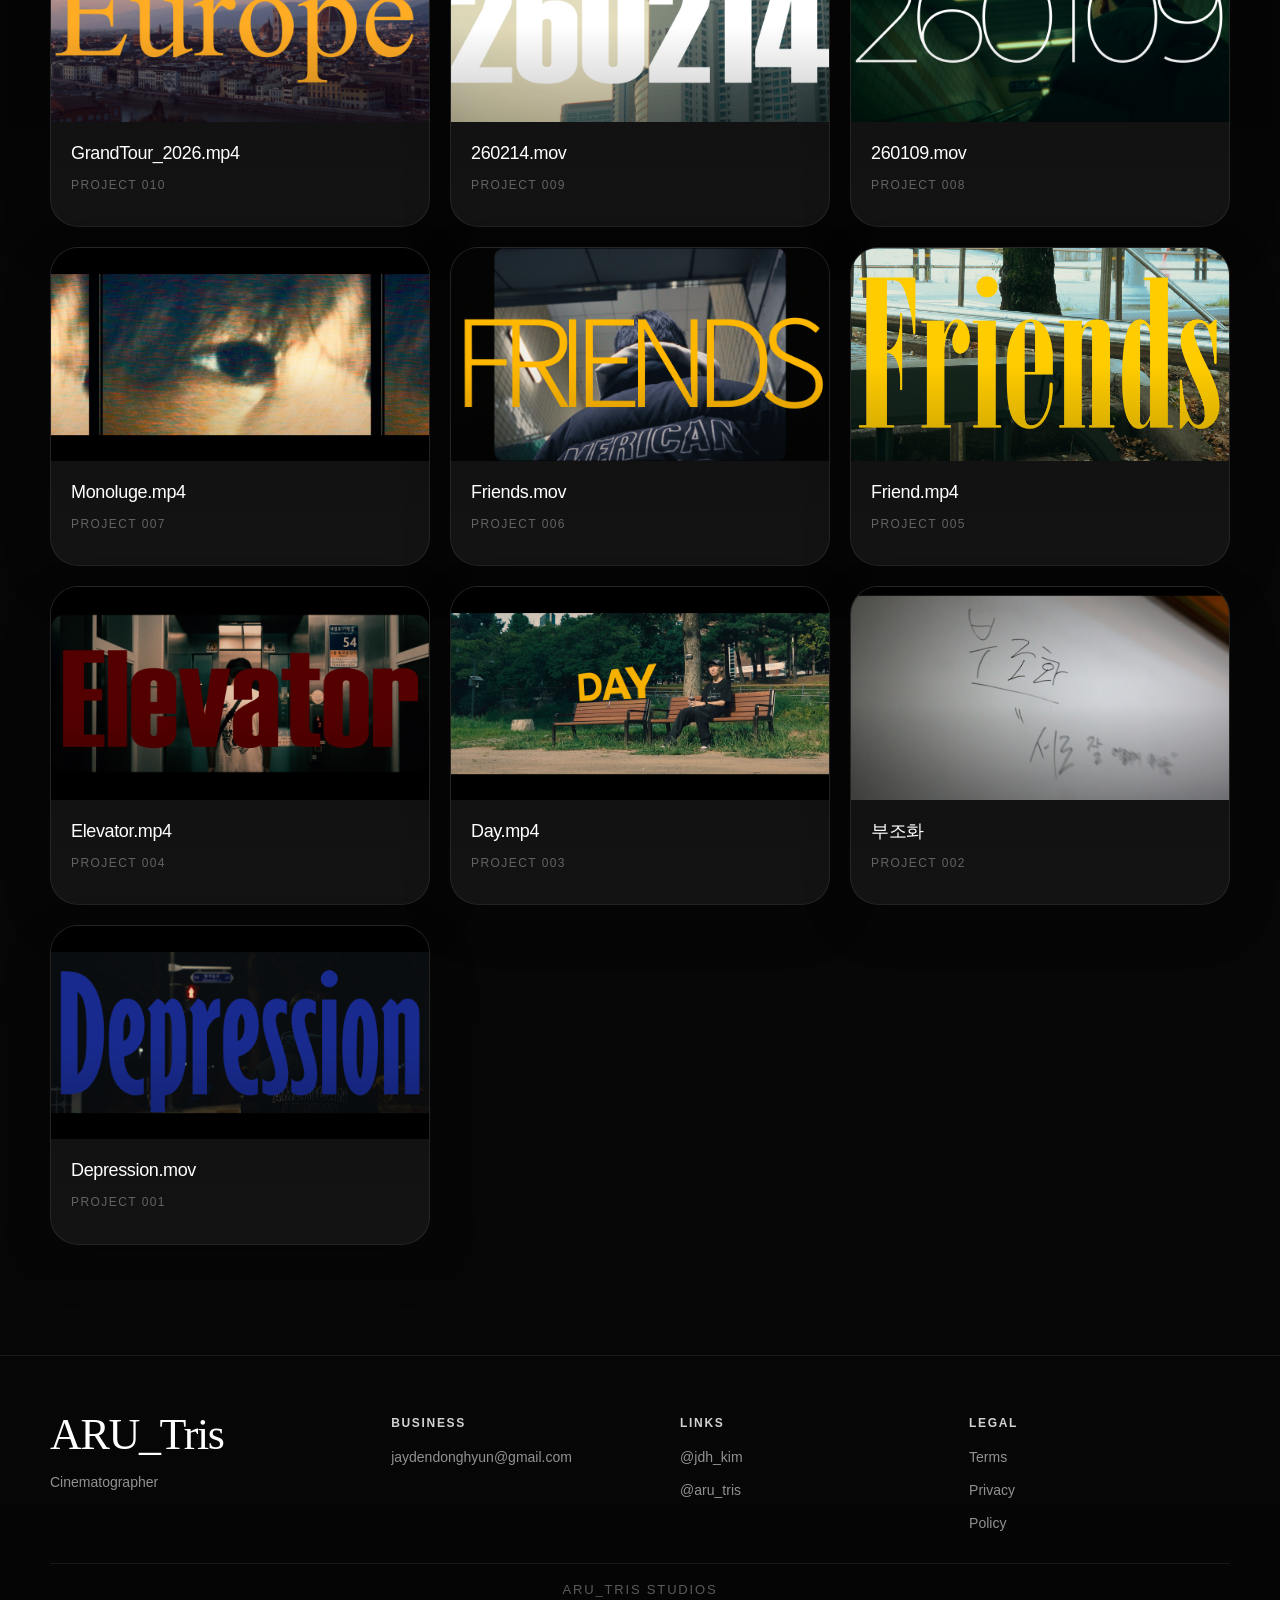
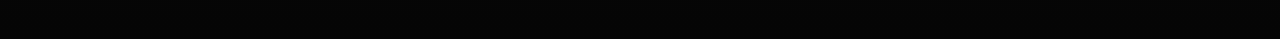
==== commit 9b2399a6: "Update index.html" ====
--- a/index.html
+++ b/index.html
@@ -9,6 +9,7 @@
     content="ARU_Tris portfolio — cinematographer and film projects."
   />
   <link rel="stylesheet" href="style.css" />
+  <link rel="icon" href="assets/favicon.png" />
 </head>
 <body>
   <header class="site-header">
--- a/style.css
+++ b/style.css
@@ -843,3 +843,367 @@
     border-radius: var(--radius-lg);
   }
 }
+/* =========================
+   Contact / About Page
+   ========================= */
+
+.about-section {
+  padding: 24px 0 84px;
+}
+
+.about-grid {
+  display: grid;
+  grid-template-columns: 1.08fr 0.92fr;
+  gap: 34px;
+  align-items: stretch;
+}
+
+.about-copy {
+  display: flex;
+  align-items: center;
+}
+
+.about-body {
+  width: 100%;
+  padding: 34px 30px;
+  border-radius: var(--radius-xl);
+  border: 1px solid var(--line);
+  background: linear-gradient(180deg, #101010 0%, #151515 100%);
+  box-shadow: var(--shadow-card);
+}
+
+.about-body p {
+  margin: 0 0 20px;
+  color: var(--text-soft);
+  font-size: 15px;
+  line-height: 1.9;
+}
+
+.about-body p:last-child {
+  margin-bottom: 0;
+}
+
+.about-image-wrap {
+  overflow: hidden;
+  border-radius: var(--radius-xl);
+  border: 1px solid var(--line);
+  background: linear-gradient(180deg, #0f0f0f 0%, #131313 100%);
+  box-shadow: var(--shadow-card);
+  min-height: 100%;
+}
+
+.about-image-wrap img {
+  width: 100%;
+  height: 100%;
+  object-fit: cover;
+}
+
+.contact-emphasis-section {
+  padding: 0 0 110px;
+}
+
+.contact-emphasis-header {
+  margin-bottom: 26px;
+}
+
+.contact-heading {
+  margin-bottom: 12px;
+}
+
+.contact-emphasis-grid {
+  display: grid;
+  grid-template-columns: repeat(3, minmax(0, 1fr));
+  gap: 18px;
+}
+
+.contact-emphasis-card {
+  display: flex;
+  flex-direction: column;
+  justify-content: space-between;
+  min-height: 168px;
+  padding: 24px 22px;
+  border-radius: var(--radius-lg);
+  border: 1px solid var(--line);
+  background: linear-gradient(180deg, #111111 0%, #171717 100%);
+  box-shadow: var(--shadow-card);
+  transition:
+    transform var(--ease),
+    border-color var(--ease),
+    background var(--ease),
+    box-shadow var(--ease);
+}
+
+.contact-emphasis-card:hover {
+  transform: translateY(-4px);
+  border-color: var(--line-strong);
+  background: linear-gradient(180deg, #151515 0%, #1a1a1a 100%);
+  box-shadow: 0 24px 60px rgba(0, 0, 0, 0.30);
+}
+
+.contact-emphasis-card:active {
+  transform: translateY(-1px) scale(0.99);
+}
+
+.contact-label {
+  color: var(--text-faint);
+  font-size: 12px;
+  font-weight: 600;
+  letter-spacing: 0.14em;
+  text-transform: uppercase;
+}
+
+.contact-value {
+  margin-top: 28px;
+  color: var(--text);
+  font-family: var(--font-title);
+  font-size: clamp(24px, 3vw, 38px);
+  font-weight: 400;
+  line-height: 1.02;
+  letter-spacing: -0.03em;
+  word-break: break-word;
+}
+
+@media (max-width: 1100px) {
+  .about-grid {
+    grid-template-columns: 1fr;
+  }
+
+  .about-image-wrap {
+    max-height: 760px;
+  }
+
+  .contact-emphasis-grid {
+    grid-template-columns: 1fr;
+  }
+}
+
+@media (max-width: 820px) {
+  .about-section {
+    padding: 20px 0 68px;
+  }
+
+  .about-body {
+    padding: 26px 22px;
+    border-radius: var(--radius-lg);
+  }
+
+  .contact-emphasis-section {
+    padding-bottom: 90px;
+  }
+
+  .contact-emphasis-card {
+    min-height: 140px;
+    padding: 22px 18px;
+  }
+
+  .contact-value {
+    margin-top: 22px;
+  }
+}
+
+/* =========================
+   Contact Page - Split Layout
+   ========================= */
+
+.contact-page-shell {
+  background:
+    linear-gradient(180deg, #040404 0%, #070707 100%);
+}
+
+.about-split {
+  display: grid;
+  grid-template-columns: 1fr 1fr;
+  min-height: calc(100vh - var(--header-height));
+  margin-top: var(--header-height);
+  border-bottom: 1px solid var(--line);
+}
+
+.about-split-copy {
+  display: flex;
+  align-items: center;
+  justify-content: center;
+  padding: 72px 56px;
+  background: linear-gradient(180deg, #161616 0%, #1d1d1d 100%);
+}
+
+.about-split-copy-inner {
+  width: min(100%, 560px);
+  text-align: center;
+}
+
+.about-split-title {
+  margin: 0 0 36px;
+  font-family: var(--font-title);
+  font-size: clamp(36px, 5vw, 64px);
+  font-weight: 400;
+  letter-spacing: -0.03em;
+  line-height: 0.95;
+}
+
+.about-split-text p {
+  margin: 0 0 22px;
+  color: var(--text-soft);
+  font-size: 15px;
+  line-height: 1.9;
+}
+
+.about-split-text p:last-child {
+  margin-bottom: 0;
+}
+
+.about-split-image {
+  position: relative;
+  min-height: 100%;
+  overflow: hidden;
+  background: #0a0a0a;
+}
+
+.about-split-image img {
+  width: 100%;
+  height: 100%;
+  object-fit: cover;
+  object-position: center;
+  filter: grayscale(1);
+}
+
+/* =========================
+   Contact Focus Block
+   ========================= */
+
+.contact-focus {
+  padding: 92px 0 110px;
+  background:
+    linear-gradient(180deg, #080808 0%, #060606 100%);
+}
+
+.contact-focus-inner {
+  width: min(calc(100% - 48px), 760px);
+  margin: 0 auto;
+  text-align: center;
+}
+
+.contact-focus-title {
+  margin: 0 0 18px;
+  font-family: var(--font-title);
+  font-size: clamp(34px, 5vw, 58px);
+  font-weight: 400;
+  letter-spacing: -0.03em;
+  line-height: 0.96;
+}
+
+.contact-focus-copy {
+  margin: 0 auto 34px;
+  max-width: 560px;
+  color: var(--text-muted);
+  font-size: 15px;
+  line-height: 1.8;
+}
+
+.contact-focus-box {
+  padding: 14px 0;
+  border-top: 1px solid var(--line);
+  border-bottom: 1px solid var(--line);
+}
+
+.contact-focus-line {
+  display: flex;
+  align-items: center;
+  justify-content: space-between;
+  gap: 20px;
+  padding: 24px 8px;
+  border-top: 1px solid rgba(255, 255, 255, 0.06);
+  transition:
+    background var(--ease),
+    transform var(--ease),
+    opacity var(--ease);
+}
+
+.contact-focus-line:first-child {
+  border-top: none;
+}
+
+.contact-focus-line:hover {
+  background: rgba(255, 255, 255, 0.03);
+}
+
+.contact-focus-line:active {
+  transform: scale(0.995);
+}
+
+.contact-focus-label {
+  color: var(--text-faint);
+  font-size: 12px;
+  font-weight: 600;
+  letter-spacing: 0.14em;
+  text-transform: uppercase;
+}
+
+.contact-focus-value {
+  color: var(--text);
+  font-family: var(--font-title);
+  font-size: clamp(22px, 3vw, 38px);
+  font-weight: 400;
+  letter-spacing: -0.03em;
+  line-height: 1.04;
+  text-align: right;
+  word-break: break-word;
+}
+
+@media (max-width: 1100px) {
+  .about-split {
+    grid-template-columns: 1fr;
+  }
+
+  .about-split-copy {
+    order: 2;
+  }
+
+  .about-split-image {
+    order: 1;
+    min-height: 520px;
+  }
+
+  .about-split-copy-inner {
+    width: min(100%, 680px);
+    text-align: left;
+  }
+}
+
+@media (max-width: 820px) {
+  .about-split-copy {
+    padding: 48px 22px;
+  }
+
+  .about-split-title {
+    margin-bottom: 26px;
+  }
+
+  .about-split-text p {
+    font-size: 14px;
+    line-height: 1.85;
+  }
+
+  .about-split-image {
+    min-height: 420px;
+  }
+
+  .contact-focus {
+    padding: 74px 0 90px;
+  }
+
+  .contact-focus-inner {
+    width: min(calc(100% - 28px), 760px);
+  }
+
+  .contact-focus-line {
+    display: block;
+    text-align: left;
+    padding: 20px 0;
+  }
+
+  .contact-focus-value {
+    display: block;
+    margin-top: 10px;
+    text-align: left;
+  }
+}
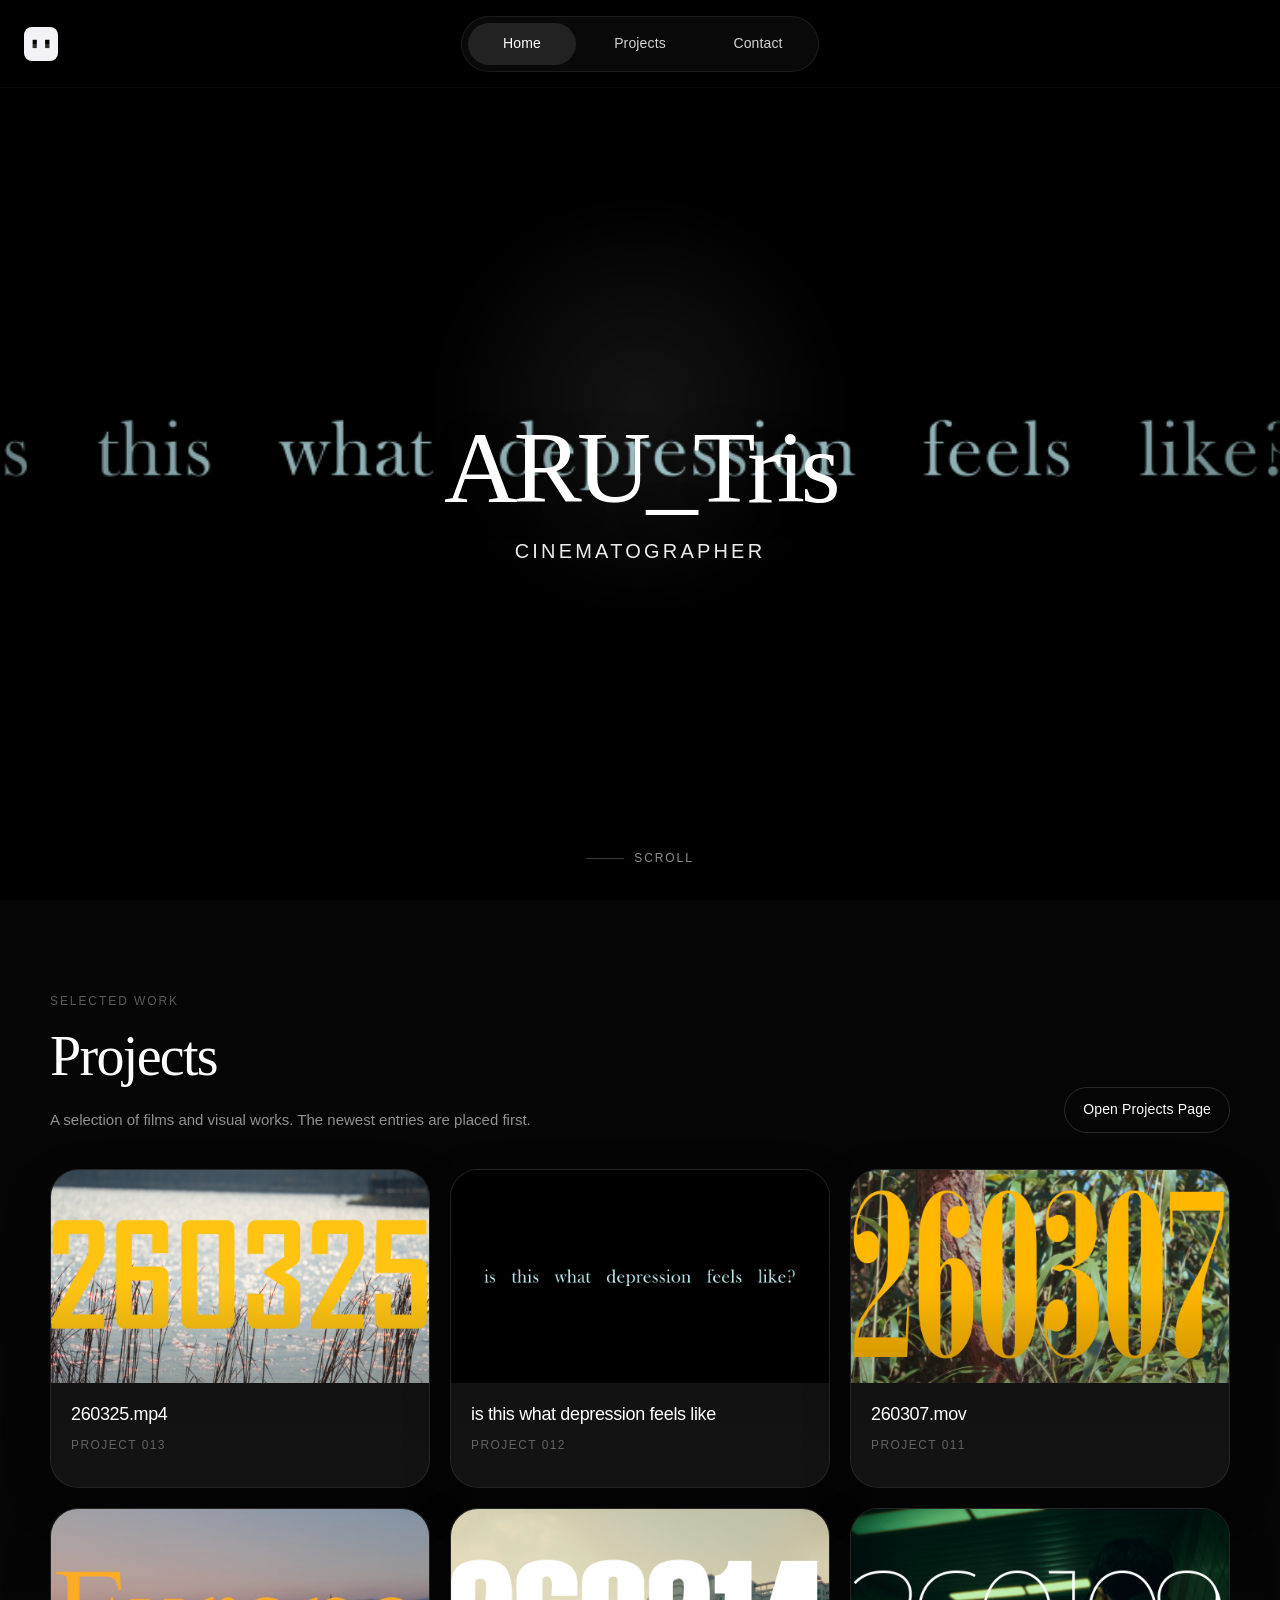
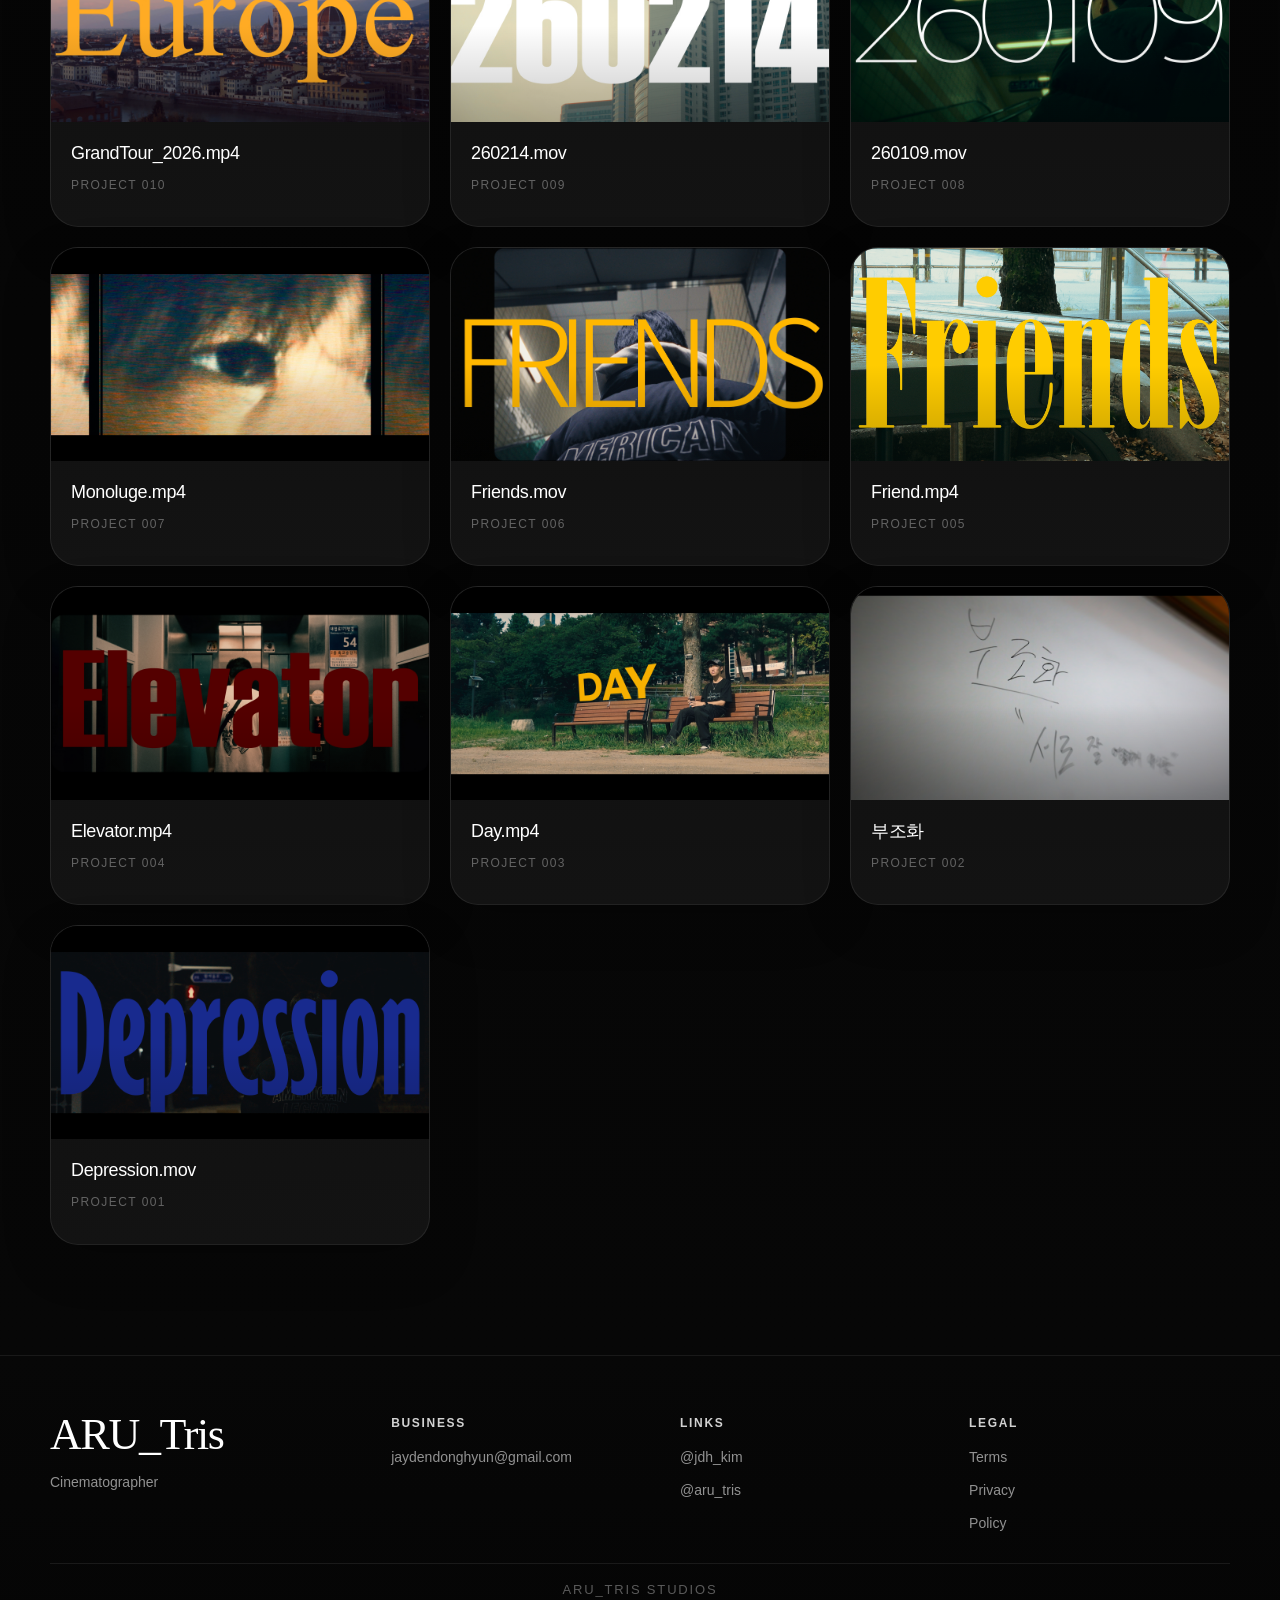
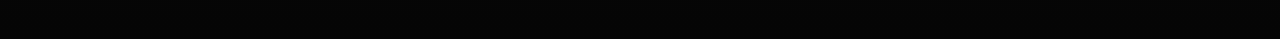
==== commit 0ad7f2d6: "Update index.html" ====
--- a/index.html
+++ b/index.html
@@ -8,8 +8,8 @@
     name="description"
     content="ARU_Tris portfolio — cinematographer and film projects."
   />
+  <link rel="icon" href="assets/favicon.png" />
   <link rel="stylesheet" href="style.css" />
-  <link rel="icon" href="assets/favicon.png" />
 </head>
 <body>
   <header class="site-header">
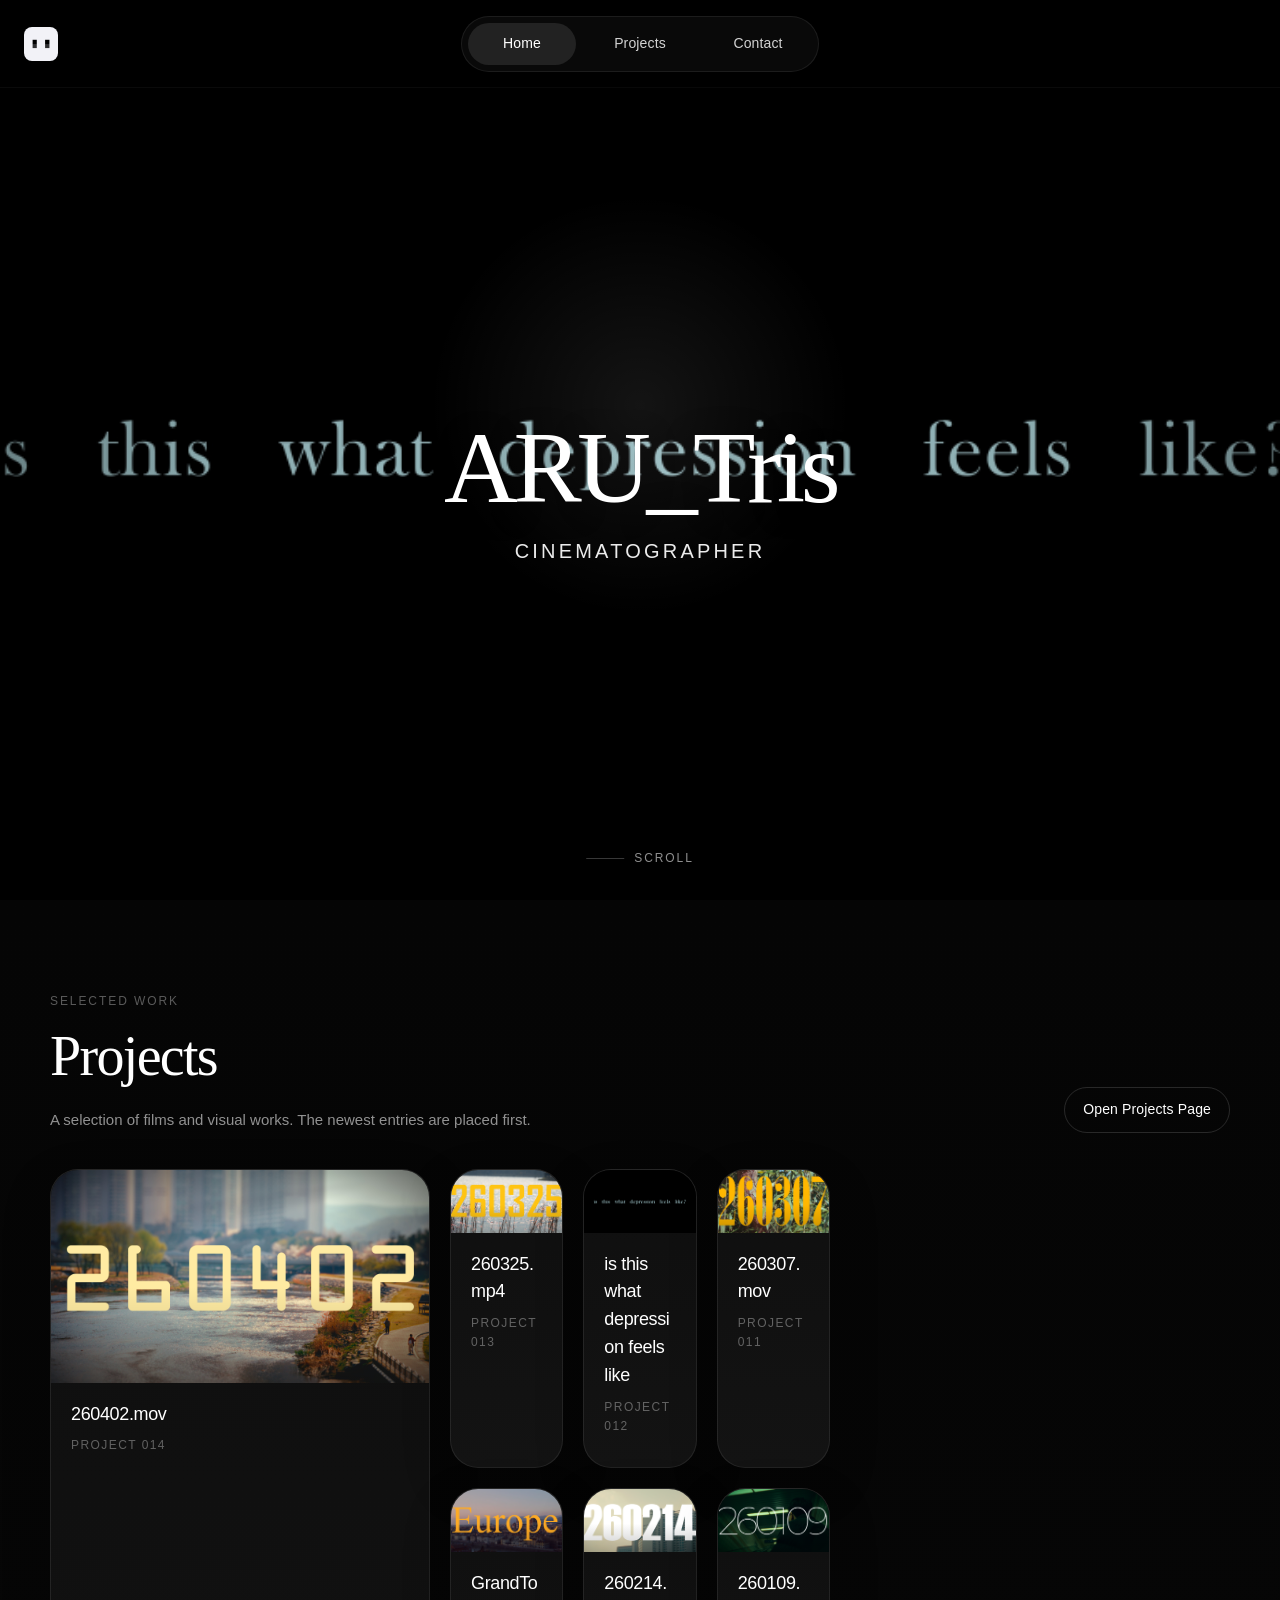
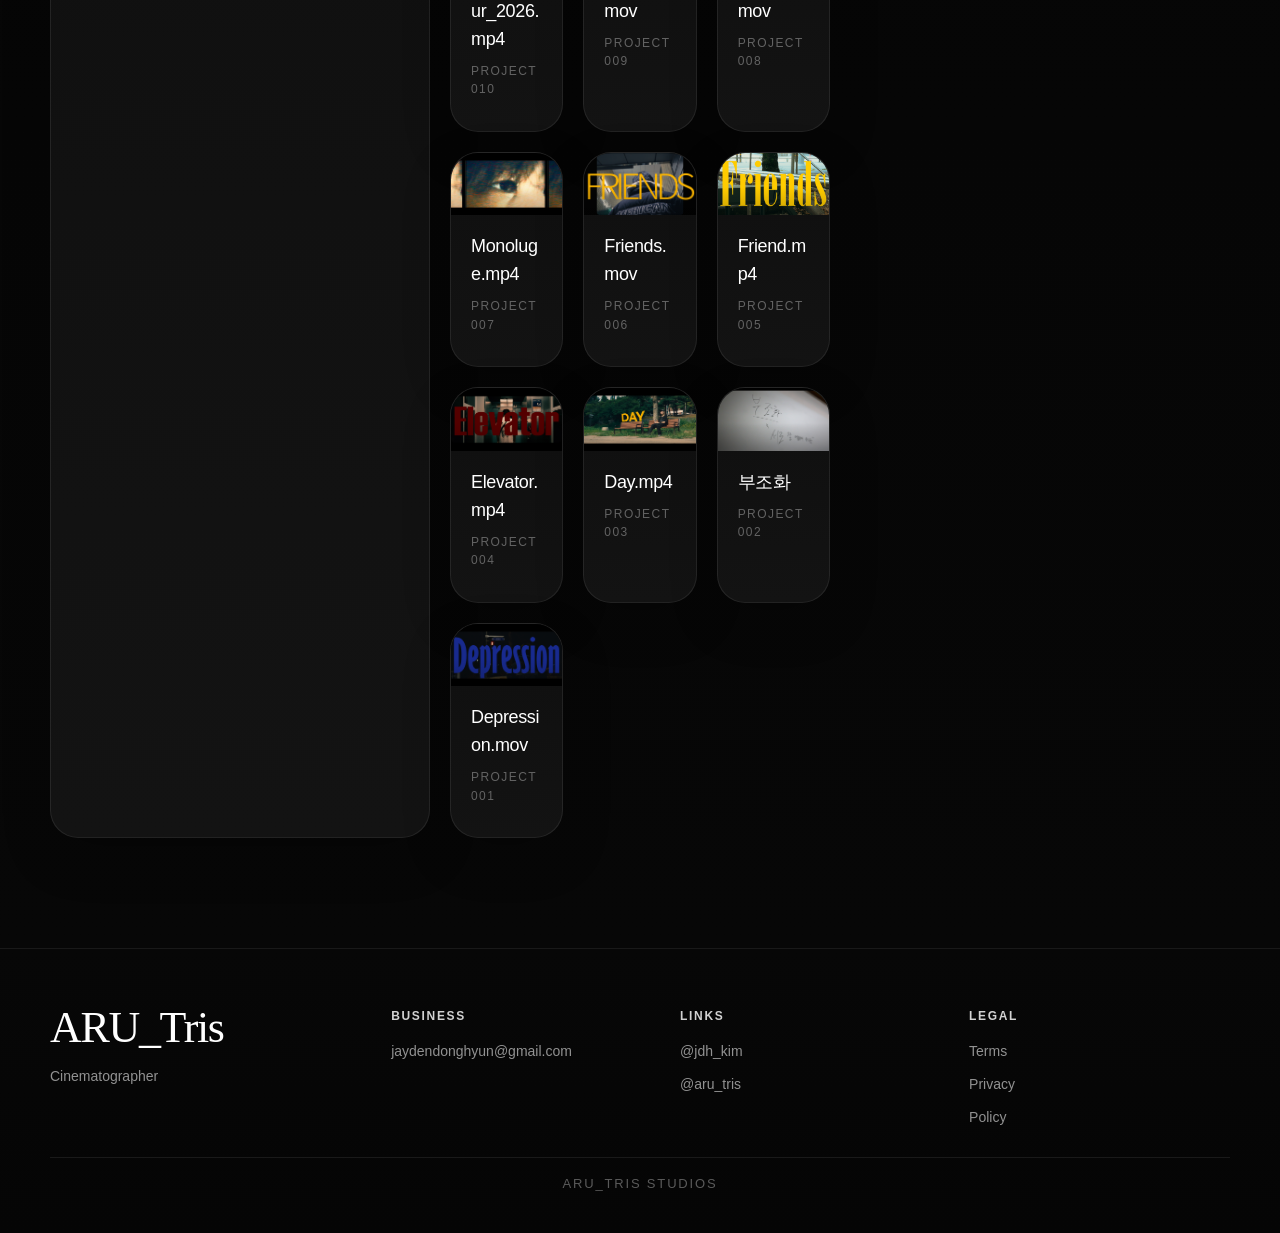
==== commit 032c172a: "Update index.html" ====
--- a/index.html
+++ b/index.html
@@ -65,6 +65,23 @@
         <div class="projects-grid">
           <a
             class="project-card"
+            href="https://youtu.be/HMsOnSMmmwE"
+            target="_blank"
+            rel="noopener noreferrer"
+            aria-label="Open 260402.mov on YouTube"
+          >
+            <div class="project-thumb-wrap">
+              <img src="assets/thumbnails/014.jpg" alt="Thumbnail for 260402.mov" />
+            </div>
+            <div class="project-meta">
+              <h3 class="project-title">260402.mov</h3>
+              <p class="project-index">Project 014</p>
+            </div>
+          </a>
+        
+        <div class="projects-grid">
+          <a
+            class="project-card"
             href="https://youtu.be/_7PJ8PryIfI"
             target="_blank"
             rel="noopener noreferrer"
@@ -325,5 +342,6 @@
       </div>
     </div>
   </footer>
+  <script src="script.js"></script>
 </body>
 </html>
--- a/style.css
+++ b/style.css
@@ -5,18 +5,26 @@
 
 :root {
   --bg: #000000;
-  --bg-soft: #0a0a0a;
+  --bg-soft: #070707;
   --panel: #101010;
   --panel-2: #151515;
-  --panel-3: #1d1d1d;
+  --panel-3: #1b1b1b;
+
   --line: rgba(255, 255, 255, 0.08);
   --line-strong: rgba(255, 255, 255, 0.14);
+
   --text: #ffffff;
   --text-soft: rgba(255, 255, 255, 0.82);
   --text-muted: rgba(255, 255, 255, 0.56);
   --text-faint: rgba(255, 255, 255, 0.34);
+
   --hover: rgba(255, 255, 255, 0.06);
   --active: rgba(255, 255, 255, 0.12);
+
+  --wave-core: rgba(255, 255, 255, 0.16);
+  --wave-ring: rgba(255, 255, 255, 0.20);
+  --wave-glow: rgba(255, 255, 255, 0.08);
+
   --shadow-soft: 0 12px 40px rgba(0, 0, 0, 0.28);
   --shadow-card: 0 18px 48px rgba(0, 0, 0, 0.22);
 
@@ -65,7 +73,8 @@
 }
 
 img,
-video {
+video,
+iframe {
   display: block;
   max-width: 100%;
 }
@@ -84,6 +93,79 @@
 ::selection {
   background: rgba(255, 255, 255, 0.18);
   color: #ffffff;
+}
+
+/* =========================
+   Click Wave
+   ========================= */
+
+.wave-host {
+  position: relative;
+  isolation: isolate;
+}
+
+.wave-host > * {
+  position: relative;
+  z-index: 1;
+}
+
+.click-wave {
+  position: absolute;
+  left: 0;
+  top: 0;
+  width: 14px;
+  height: 14px;
+  border-radius: 999px;
+  pointer-events: none;
+  z-index: 0;
+  opacity: 0;
+  transform: translate(-50%, -50%) scale(0.18);
+  border: 1px solid var(--wave-ring);
+  background: radial-gradient(
+    circle,
+    var(--wave-core) 0%,
+    rgba(255, 255, 255, 0.05) 28%,
+    rgba(255, 255, 255, 0) 68%
+  );
+  box-shadow:
+    0 0 0 0 var(--wave-glow),
+    0 0 28px 2px rgba(255, 255, 255, 0.05);
+  mix-blend-mode: screen;
+  will-change: transform, opacity, box-shadow;
+  animation: click-wave 920ms cubic-bezier(0.22, 1, 0.36, 1) forwards;
+}
+
+@keyframes click-wave {
+  0% {
+    opacity: 0.32;
+    transform: translate(-50%, -50%) scale(0.18);
+    box-shadow:
+      0 0 0 0 rgba(255, 255, 255, 0.12),
+      0 0 18px 1px rgba(255, 255, 255, 0.08);
+  }
+
+  55% {
+    opacity: 0.18;
+  }
+
+  100% {
+    opacity: 0;
+    transform: translate(-50%, -50%) scale(8.6);
+    box-shadow:
+      0 0 0 22px rgba(255, 255, 255, 0),
+      0 0 44px 10px rgba(255, 255, 255, 0);
+  }
+}
+
+@media (prefers-reduced-motion: reduce) {
+  html {
+    scroll-behavior: auto;
+  }
+
+  .click-wave {
+    animation: none;
+    display: none;
+  }
 }
 
 /* =========================
@@ -127,6 +209,14 @@
   color: var(--text-muted);
   font-size: 15px;
   line-height: 1.7;
+}
+
+.page-kicker {
+  margin: 0 0 18px;
+  color: var(--text-faint);
+  font-size: 12px;
+  letter-spacing: 0.16em;
+  text-transform: uppercase;
 }
 
 .divider {
@@ -188,13 +278,12 @@
 }
 
 .brand-text {
+  display: none;
   font-family: var(--font-title);
   font-size: 22px;
   letter-spacing: -0.02em;
-  display: none;
-}
-
-/* 가운데 기준 메뉴 */
+}
+
 .nav-center {
   position: absolute;
   left: 50%;
@@ -300,8 +389,7 @@
   position: absolute;
   inset: 0;
   z-index: -2;
-  background:
-    radial-gradient(circle at 50% 45%, rgba(255, 255, 255, 0.08), transparent 26%);
+  background: radial-gradient(circle at 50% 45%, rgba(255, 255, 255, 0.08), transparent 26%);
   pointer-events: none;
 }
 
@@ -368,8 +456,7 @@
 
 .projects-preview {
   padding: 92px 0 110px;
-  background:
-    linear-gradient(180deg, #050505 0%, #070707 100%);
+  background: linear-gradient(180deg, #050505 0%, #070707 100%);
 }
 
 .projects-preview-header {
@@ -392,7 +479,7 @@
 
 .project-card {
   display: block;
-  overflow: hidden;
+  overflow: visible;
   background: linear-gradient(180deg, #0f0f0f 0%, #131313 100%);
   border: 1px solid var(--line);
   border-radius: var(--radius-lg);
@@ -420,6 +507,7 @@
   aspect-ratio: 16 / 9;
   overflow: hidden;
   background: #0b0b0b;
+  border-radius: calc(var(--radius-lg) - 1px) calc(var(--radius-lg) - 1px) 0 0;
 }
 
 .project-thumb-wrap img {
@@ -441,8 +529,7 @@
   content: "";
   position: absolute;
   inset: 0;
-  background:
-    linear-gradient(to top, rgba(0, 0, 0, 0.22), transparent 45%);
+  background: linear-gradient(to top, rgba(0, 0, 0, 0.22), transparent 45%);
   pointer-events: none;
 }
 
@@ -475,16 +562,7 @@
 .contact-page-hero {
   padding-top: calc(var(--header-height) + 64px);
   padding-bottom: 44px;
-  background:
-    linear-gradient(180deg, #020202 0%, #090909 100%);
-}
-
-.page-kicker {
-  margin: 0 0 18px;
-  color: var(--text-faint);
-  font-size: 12px;
-  letter-spacing: 0.16em;
-  text-transform: uppercase;
+  background: linear-gradient(180deg, #020202 0%, #090909 100%);
 }
 
 .project-list {
@@ -614,38 +692,157 @@
 }
 
 /* =========================
-   Contact / About Placeholder
-   ========================= */
-
-.contact-placeholder {
-  padding: 24px 0 110px;
-}
-
-.contact-card {
+   Contact Page - Split Layout
+   ========================= */
+
+.contact-page-shell {
+  background: linear-gradient(180deg, #030303 0%, #070707 100%);
+}
+
+.about-split {
+  display: grid;
+  grid-template-columns: minmax(0, 0.96fr) minmax(0, 1.04fr);
+  min-height: calc(100vh - var(--header-height));
+  margin-top: var(--header-height);
+  border-bottom: 1px solid var(--line);
+}
+
+.about-split-copy {
+  display: flex;
+  align-items: flex-start;
+  justify-content: center;
+  padding: 84px 72px 72px;
+  background: linear-gradient(180deg, #111111 0%, #171717 100%);
+}
+
+.about-split-copy-inner {
+  width: min(100%, 620px);
+  text-align: left;
+}
+
+.about-split-title {
+  margin: 0 0 34px;
+  font-family: var(--font-title);
+  font-size: clamp(38px, 5vw, 66px);
+  font-weight: 400;
+  letter-spacing: -0.035em;
+  line-height: 0.94;
+}
+
+.about-split-text p {
+  margin: 0 0 22px;
+  color: var(--text-soft);
+  font-size: 15px;
+  line-height: 1.92;
+}
+
+.about-split-text p:last-child {
+  margin-bottom: 0;
+}
+
+.about-split-image {
+  position: relative;
+  min-height: 100%;
   overflow: hidden;
-  padding: 34px 30px;
-  border-radius: var(--radius-xl);
-  border: 1px solid var(--line);
-  background:
-    linear-gradient(180deg, #101010 0%, #151515 100%);
-  box-shadow: var(--shadow-card);
-}
-
-.contact-card h2 {
-  margin: 0 0 14px;
+  background: #090909;
+}
+
+.about-split-image::after {
+  content: "";
+  position: absolute;
+  inset: 0;
+  background: linear-gradient(to left, rgba(0, 0, 0, 0.08), rgba(0, 0, 0, 0.26));
+  pointer-events: none;
+}
+
+.about-split-image img {
+  width: 100%;
+  height: 100%;
+  object-fit: cover;
+  object-position: center;
+  filter: grayscale(1) contrast(1.02);
+}
+
+/* =========================
+   Contact Focus Block
+   ========================= */
+
+.contact-focus {
+  padding: 104px 0 116px;
+  background: linear-gradient(180deg, #070707 0%, #050505 100%);
+}
+
+.contact-focus-inner {
+  width: min(calc(100% - 48px), 860px);
+  margin: 0 auto;
+  text-align: center;
+}
+
+.contact-focus-title {
+  margin: 0 0 18px;
   font-family: var(--font-title);
-  font-size: clamp(34px, 5vw, 58px);
+  font-size: clamp(36px, 5vw, 60px);
   font-weight: 400;
   letter-spacing: -0.03em;
-  line-height: 0.98;
-}
-
-.contact-card p {
-  margin: 0;
-  max-width: 720px;
+  line-height: 0.96;
+}
+
+.contact-focus-copy {
+  margin: 0 auto 40px;
+  max-width: 600px;
   color: var(--text-muted);
   font-size: 15px;
-  line-height: 1.75;
+  line-height: 1.82;
+}
+
+.contact-focus-box {
+  padding: 10px 0;
+  border-top: 1px solid var(--line);
+  border-bottom: 1px solid var(--line);
+}
+
+.contact-focus-line {
+  display: flex;
+  align-items: center;
+  justify-content: space-between;
+  gap: 24px;
+  padding: 26px 6px;
+  border-top: 1px solid rgba(255, 255, 255, 0.06);
+  transition:
+    background var(--ease),
+    transform var(--ease),
+    opacity var(--ease);
+}
+
+.contact-focus-line:first-child {
+  border-top: none;
+}
+
+.contact-focus-line:hover {
+  background: rgba(255, 255, 255, 0.025);
+}
+
+.contact-focus-line:active {
+  transform: scale(0.995);
+}
+
+.contact-focus-label {
+  color: var(--text-faint);
+  font-size: 12px;
+  font-weight: 600;
+  letter-spacing: 0.16em;
+  text-transform: uppercase;
+}
+
+.contact-focus-value {
+  color: var(--text);
+  font-family: var(--font-title);
+  font-size: clamp(24px, 3vw, 40px);
+  font-weight: 400;
+  letter-spacing: -0.03em;
+  line-height: 1.04;
+  text-align: right;
+  word-break: break-word;
 }
 
 /* =========================
@@ -655,8 +852,7 @@
 .site-footer {
   padding: 34px 0 24px;
   border-top: 1px solid var(--line);
-  background:
-    linear-gradient(180deg, #070707 0%, #050505 100%);
+  background: linear-gradient(180deg, #070707 0%, #050505 100%);
 }
 
 .footer-grid {
@@ -746,6 +942,24 @@
   .footer-grid {
     grid-template-columns: 1.1fr 1fr 1fr;
   }
+
+  .about-split {
+    grid-template-columns: 1fr;
+  }
+
+  .about-split-copy {
+    order: 1;
+    padding: 72px 48px 56px;
+  }
+
+  .about-split-image {
+    order: 2;
+    min-height: 520px;
+  }
+
+  .about-split-copy-inner {
+    width: min(100%, 720px);
+  }
 }
 
 @media (max-width: 820px) {
@@ -803,10 +1017,46 @@
   }
 
   .page-section,
-  .project-list,
-  .contact-placeholder {
+  .project-list {
     padding-left: 0;
     padding-right: 0;
+  }
+
+  .about-split-copy {
+    padding: 48px 22px 44px;
+  }
+
+  .about-split-title {
+    margin-bottom: 24px;
+  }
+
+  .about-split-text p {
+    font-size: 14px;
+    line-height: 1.86;
+  }
+
+  .about-split-image {
+    min-height: 400px;
+  }
+
+  .contact-focus {
+    padding: 76px 0 92px;
+  }
+
+  .contact-focus-inner {
+    width: min(calc(100% - 28px), 860px);
+  }
+
+  .contact-focus-line {
+    display: block;
+    text-align: left;
+    padding: 20px 0;
+  }
+
+  .contact-focus-value {
+    display: block;
+    margin-top: 10px;
+    text-align: left;
   }
 
   .footer-grid {
@@ -838,372 +1088,7 @@
     padding: 16px 16px 18px;
   }
 
-  .contact-card {
-    padding: 26px 22px;
-    border-radius: var(--radius-lg);
-  }
-}
-/* =========================
-   Contact / About Page
-   ========================= */
-
-.about-section {
-  padding: 24px 0 84px;
-}
-
-.about-grid {
-  display: grid;
-  grid-template-columns: 1.08fr 0.92fr;
-  gap: 34px;
-  align-items: stretch;
-}
-
-.about-copy {
-  display: flex;
-  align-items: center;
-}
-
-.about-body {
-  width: 100%;
-  padding: 34px 30px;
-  border-radius: var(--radius-xl);
-  border: 1px solid var(--line);
-  background: linear-gradient(180deg, #101010 0%, #151515 100%);
-  box-shadow: var(--shadow-card);
-}
-
-.about-body p {
-  margin: 0 0 20px;
-  color: var(--text-soft);
-  font-size: 15px;
-  line-height: 1.9;
-}
-
-.about-body p:last-child {
-  margin-bottom: 0;
-}
-
-.about-image-wrap {
-  overflow: hidden;
-  border-radius: var(--radius-xl);
-  border: 1px solid var(--line);
-  background: linear-gradient(180deg, #0f0f0f 0%, #131313 100%);
-  box-shadow: var(--shadow-card);
-  min-height: 100%;
-}
-
-.about-image-wrap img {
-  width: 100%;
-  height: 100%;
-  object-fit: cover;
-}
-
-.contact-emphasis-section {
-  padding: 0 0 110px;
-}
-
-.contact-emphasis-header {
-  margin-bottom: 26px;
-}
-
-.contact-heading {
-  margin-bottom: 12px;
-}
-
-.contact-emphasis-grid {
-  display: grid;
-  grid-template-columns: repeat(3, minmax(0, 1fr));
-  gap: 18px;
-}
-
-.contact-emphasis-card {
-  display: flex;
-  flex-direction: column;
-  justify-content: space-between;
-  min-height: 168px;
-  padding: 24px 22px;
-  border-radius: var(--radius-lg);
-  border: 1px solid var(--line);
-  background: linear-gradient(180deg, #111111 0%, #171717 100%);
-  box-shadow: var(--shadow-card);
-  transition:
-    transform var(--ease),
-    border-color var(--ease),
-    background var(--ease),
-    box-shadow var(--ease);
-}
-
-.contact-emphasis-card:hover {
-  transform: translateY(-4px);
-  border-color: var(--line-strong);
-  background: linear-gradient(180deg, #151515 0%, #1a1a1a 100%);
-  box-shadow: 0 24px 60px rgba(0, 0, 0, 0.30);
-}
-
-.contact-emphasis-card:active {
-  transform: translateY(-1px) scale(0.99);
-}
-
-.contact-label {
-  color: var(--text-faint);
-  font-size: 12px;
-  font-weight: 600;
-  letter-spacing: 0.14em;
-  text-transform: uppercase;
-}
-
-.contact-value {
-  margin-top: 28px;
-  color: var(--text);
-  font-family: var(--font-title);
-  font-size: clamp(24px, 3vw, 38px);
-  font-weight: 400;
-  line-height: 1.02;
-  letter-spacing: -0.03em;
-  word-break: break-word;
-}
-
-@media (max-width: 1100px) {
-  .about-grid {
-    grid-template-columns: 1fr;
-  }
-
-  .about-image-wrap {
-    max-height: 760px;
-  }
-
-  .contact-emphasis-grid {
-    grid-template-columns: 1fr;
-  }
-}
-
-@media (max-width: 820px) {
-  .about-section {
-    padding: 20px 0 68px;
-  }
-
-  .about-body {
-    padding: 26px 22px;
-    border-radius: var(--radius-lg);
-  }
-
-  .contact-emphasis-section {
-    padding-bottom: 90px;
-  }
-
-  .contact-emphasis-card {
-    min-height: 140px;
-    padding: 22px 18px;
-  }
-
-  .contact-value {
-    margin-top: 22px;
-  }
-}
-
-/* =========================
-   Contact Page - Split Layout
-   ========================= */
-
-.contact-page-shell {
-  background:
-    linear-gradient(180deg, #040404 0%, #070707 100%);
-}
-
-.about-split {
-  display: grid;
-  grid-template-columns: 1fr 1fr;
-  min-height: calc(100vh - var(--header-height));
-  margin-top: var(--header-height);
-  border-bottom: 1px solid var(--line);
-}
-
-.about-split-copy {
-  display: flex;
-  align-items: center;
-  justify-content: center;
-  padding: 72px 56px;
-  background: linear-gradient(180deg, #161616 0%, #1d1d1d 100%);
-}
-
-.about-split-copy-inner {
-  width: min(100%, 560px);
-  text-align: center;
-}
-
-.about-split-title {
-  margin: 0 0 36px;
-  font-family: var(--font-title);
-  font-size: clamp(36px, 5vw, 64px);
-  font-weight: 400;
-  letter-spacing: -0.03em;
-  line-height: 0.95;
-}
-
-.about-split-text p {
-  margin: 0 0 22px;
-  color: var(--text-soft);
-  font-size: 15px;
-  line-height: 1.9;
-}
-
-.about-split-text p:last-child {
-  margin-bottom: 0;
-}
-
-.about-split-image {
-  position: relative;
-  min-height: 100%;
-  overflow: hidden;
-  background: #0a0a0a;
-}
-
-.about-split-image img {
-  width: 100%;
-  height: 100%;
-  object-fit: cover;
-  object-position: center;
-  filter: grayscale(1);
-}
-
-/* =========================
-   Contact Focus Block
-   ========================= */
-
-.contact-focus {
-  padding: 92px 0 110px;
-  background:
-    linear-gradient(180deg, #080808 0%, #060606 100%);
-}
-
-.contact-focus-inner {
-  width: min(calc(100% - 48px), 760px);
-  margin: 0 auto;
-  text-align: center;
-}
-
-.contact-focus-title {
-  margin: 0 0 18px;
-  font-family: var(--font-title);
-  font-size: clamp(34px, 5vw, 58px);
-  font-weight: 400;
-  letter-spacing: -0.03em;
-  line-height: 0.96;
-}
-
-.contact-focus-copy {
-  margin: 0 auto 34px;
-  max-width: 560px;
-  color: var(--text-muted);
-  font-size: 15px;
-  line-height: 1.8;
-}
-
-.contact-focus-box {
-  padding: 14px 0;
-  border-top: 1px solid var(--line);
-  border-bottom: 1px solid var(--line);
-}
-
-.contact-focus-line {
-  display: flex;
-  align-items: center;
-  justify-content: space-between;
-  gap: 20px;
-  padding: 24px 8px;
-  border-top: 1px solid rgba(255, 255, 255, 0.06);
-  transition:
-    background var(--ease),
-    transform var(--ease),
-    opacity var(--ease);
-}
-
-.contact-focus-line:first-child {
-  border-top: none;
-}
-
-.contact-focus-line:hover {
-  background: rgba(255, 255, 255, 0.03);
-}
-
-.contact-focus-line:active {
-  transform: scale(0.995);
-}
-
-.contact-focus-label {
-  color: var(--text-faint);
-  font-size: 12px;
-  font-weight: 600;
-  letter-spacing: 0.14em;
-  text-transform: uppercase;
-}
-
-.contact-focus-value {
-  color: var(--text);
-  font-family: var(--font-title);
-  font-size: clamp(22px, 3vw, 38px);
-  font-weight: 400;
-  letter-spacing: -0.03em;
-  line-height: 1.04;
-  text-align: right;
-  word-break: break-word;
-}
-
-@media (max-width: 1100px) {
-  .about-split {
-    grid-template-columns: 1fr;
-  }
-
-  .about-split-copy {
-    order: 2;
-  }
-
-  .about-split-image {
-    order: 1;
-    min-height: 520px;
-  }
-
-  .about-split-copy-inner {
-    width: min(100%, 680px);
-    text-align: left;
-  }
-}
-
-@media (max-width: 820px) {
-  .about-split-copy {
-    padding: 48px 22px;
-  }
-
-  .about-split-title {
-    margin-bottom: 26px;
-  }
-
-  .about-split-text p {
-    font-size: 14px;
-    line-height: 1.85;
-  }
-
-  .about-split-image {
-    min-height: 420px;
-  }
-
-  .contact-focus {
-    padding: 74px 0 90px;
-  }
-
-  .contact-focus-inner {
-    width: min(calc(100% - 28px), 760px);
-  }
-
-  .contact-focus-line {
-    display: block;
-    text-align: left;
-    padding: 20px 0;
-  }
-
-  .contact-focus-value {
-    display: block;
-    margin-top: 10px;
-    text-align: left;
-  }
-}
+  .project-row-title {
+    font-size: clamp(28px, 10vw, 42px);
+  }
+}
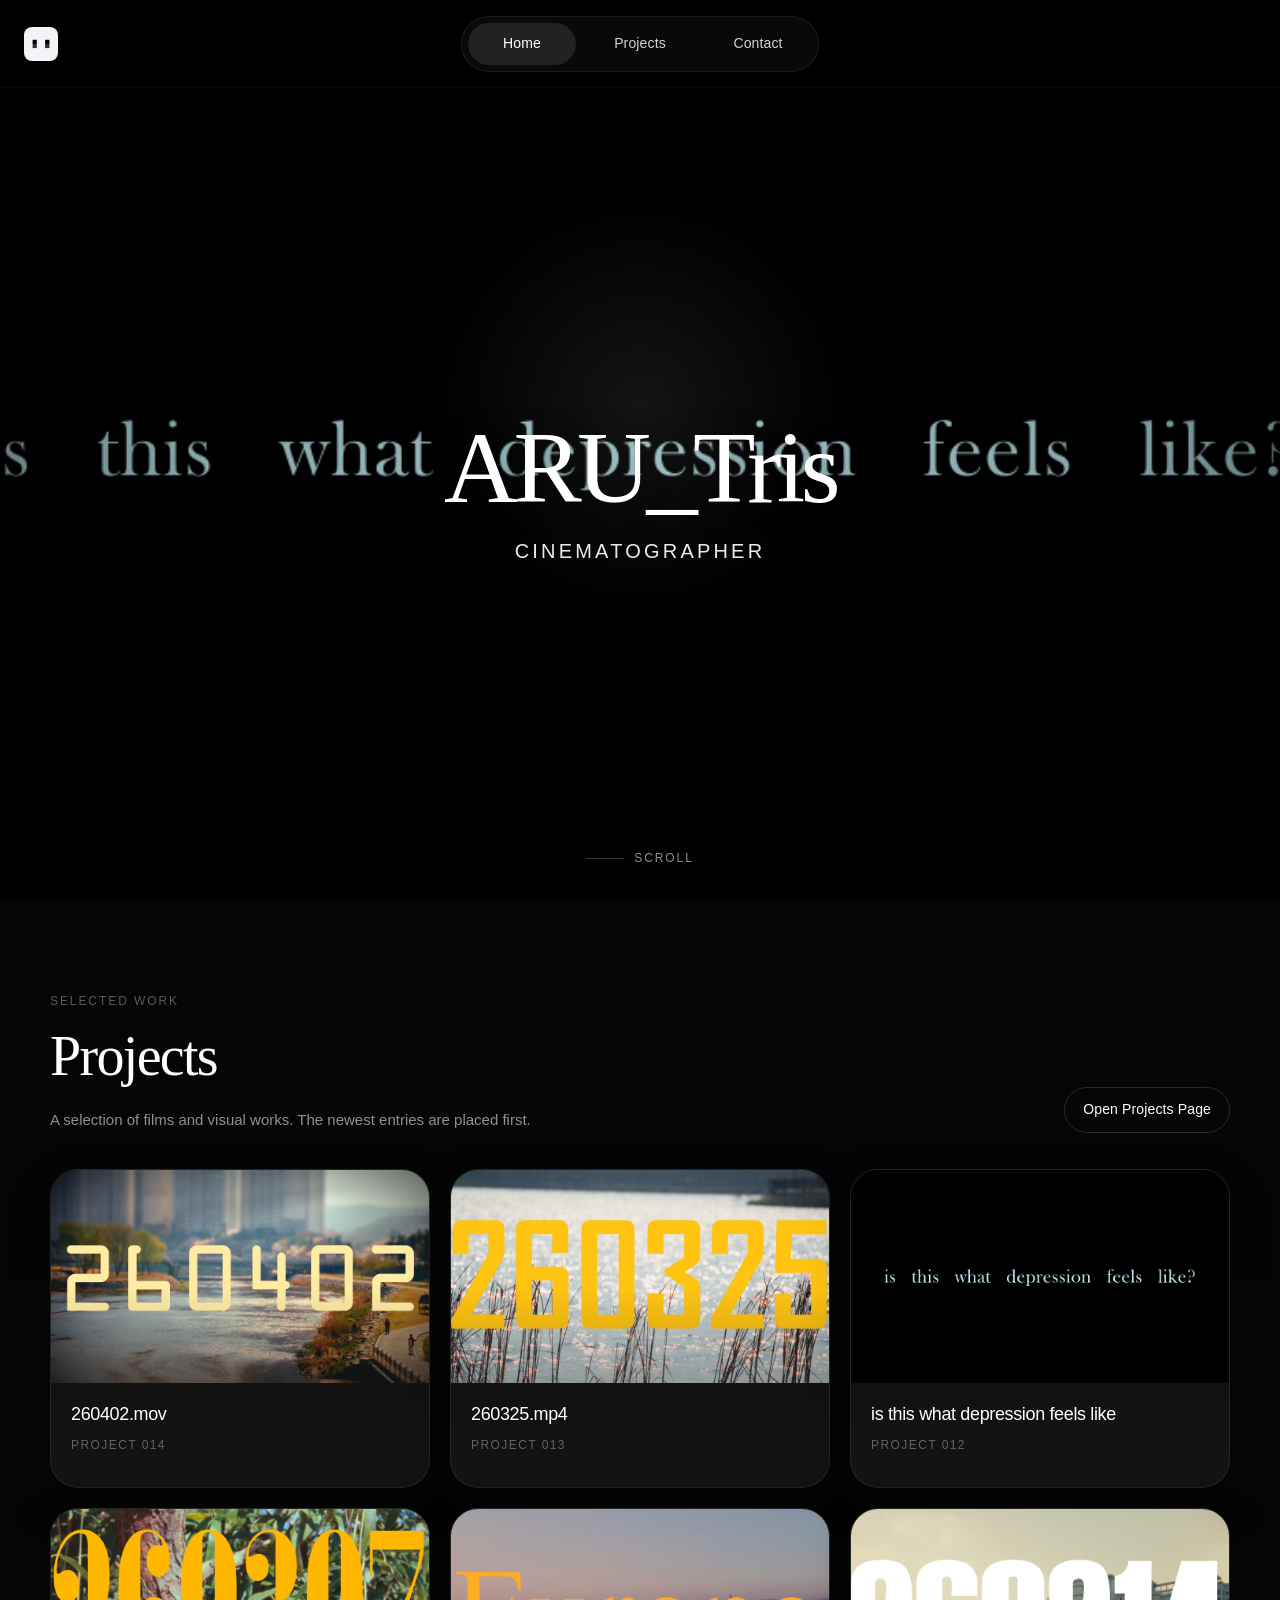
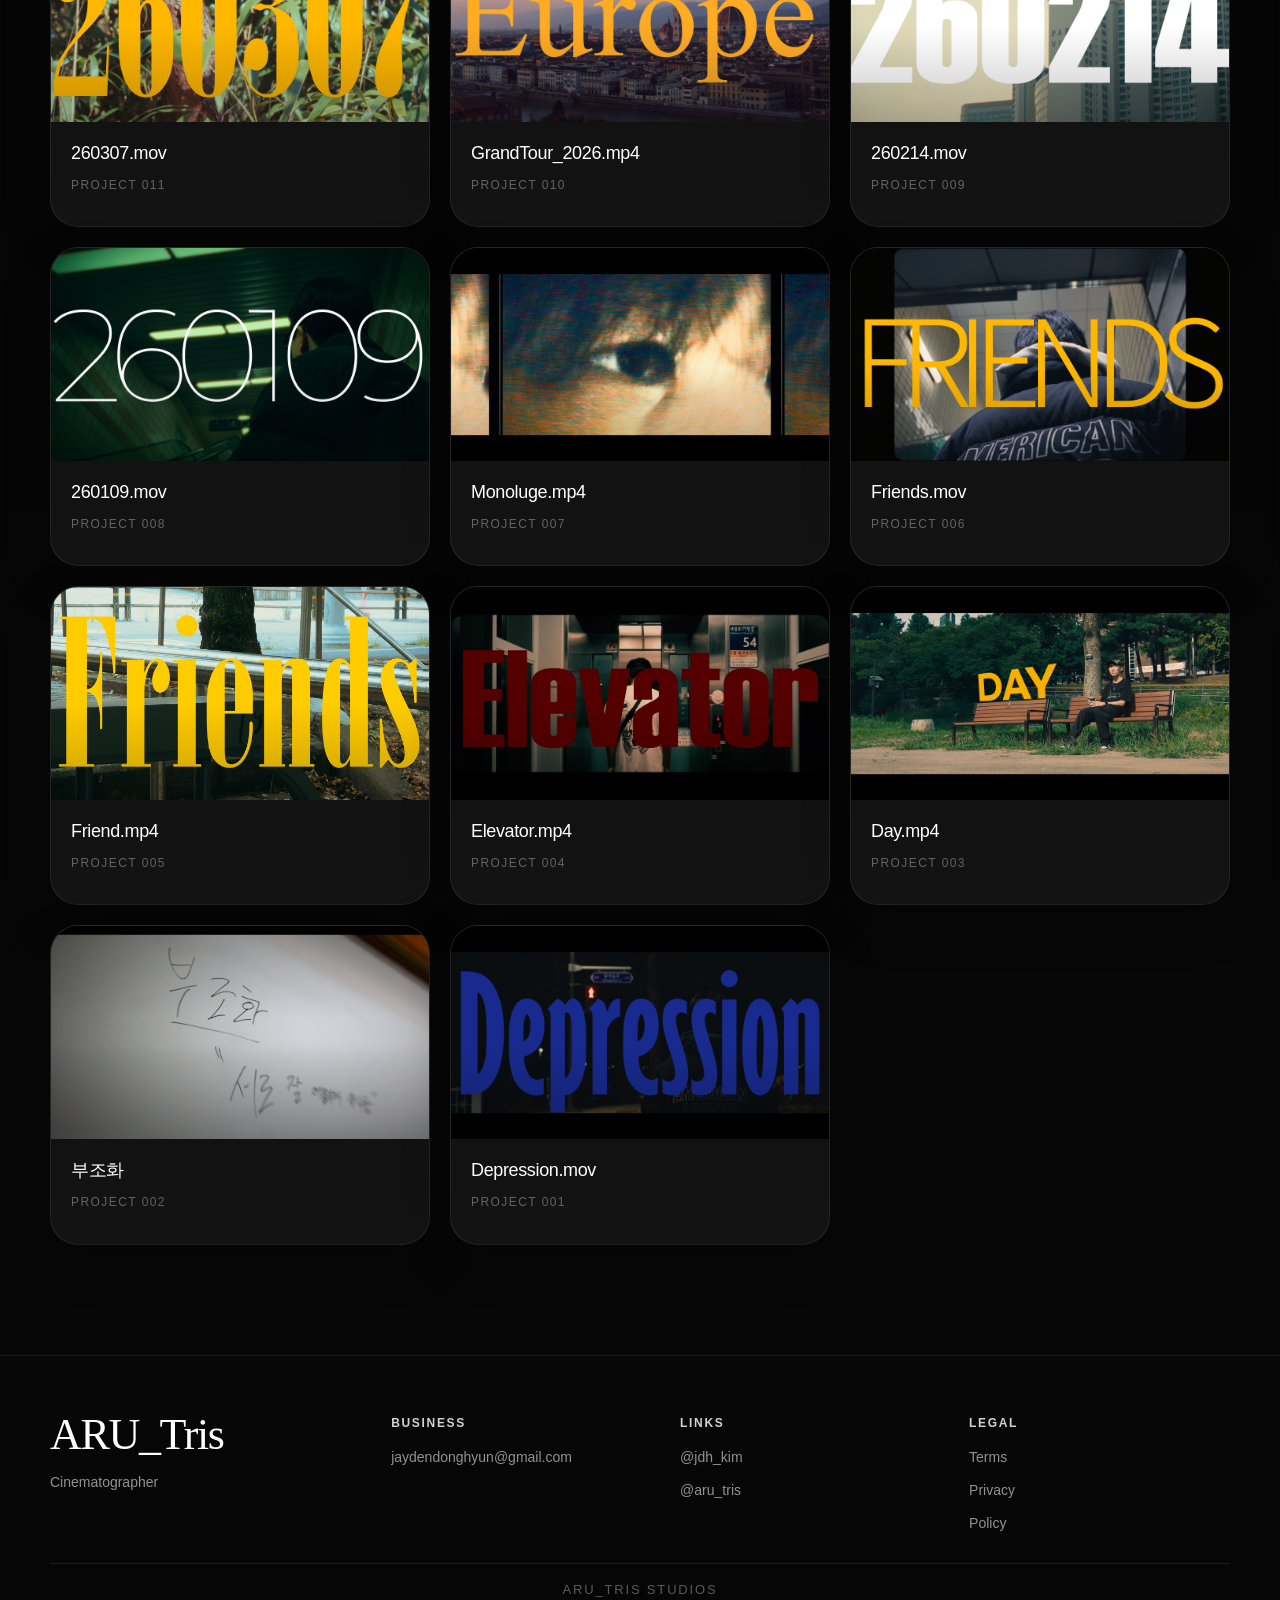
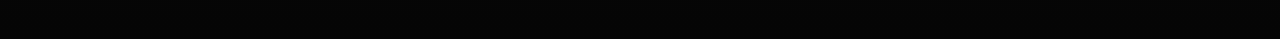
==== commit bf245bb4: "Update index.html" ====
--- a/index.html
+++ b/index.html
@@ -79,7 +79,6 @@
             </div>
           </a>
         
-        <div class="projects-grid">
           <a
             class="project-card"
             href="https://youtu.be/_7PJ8PryIfI"
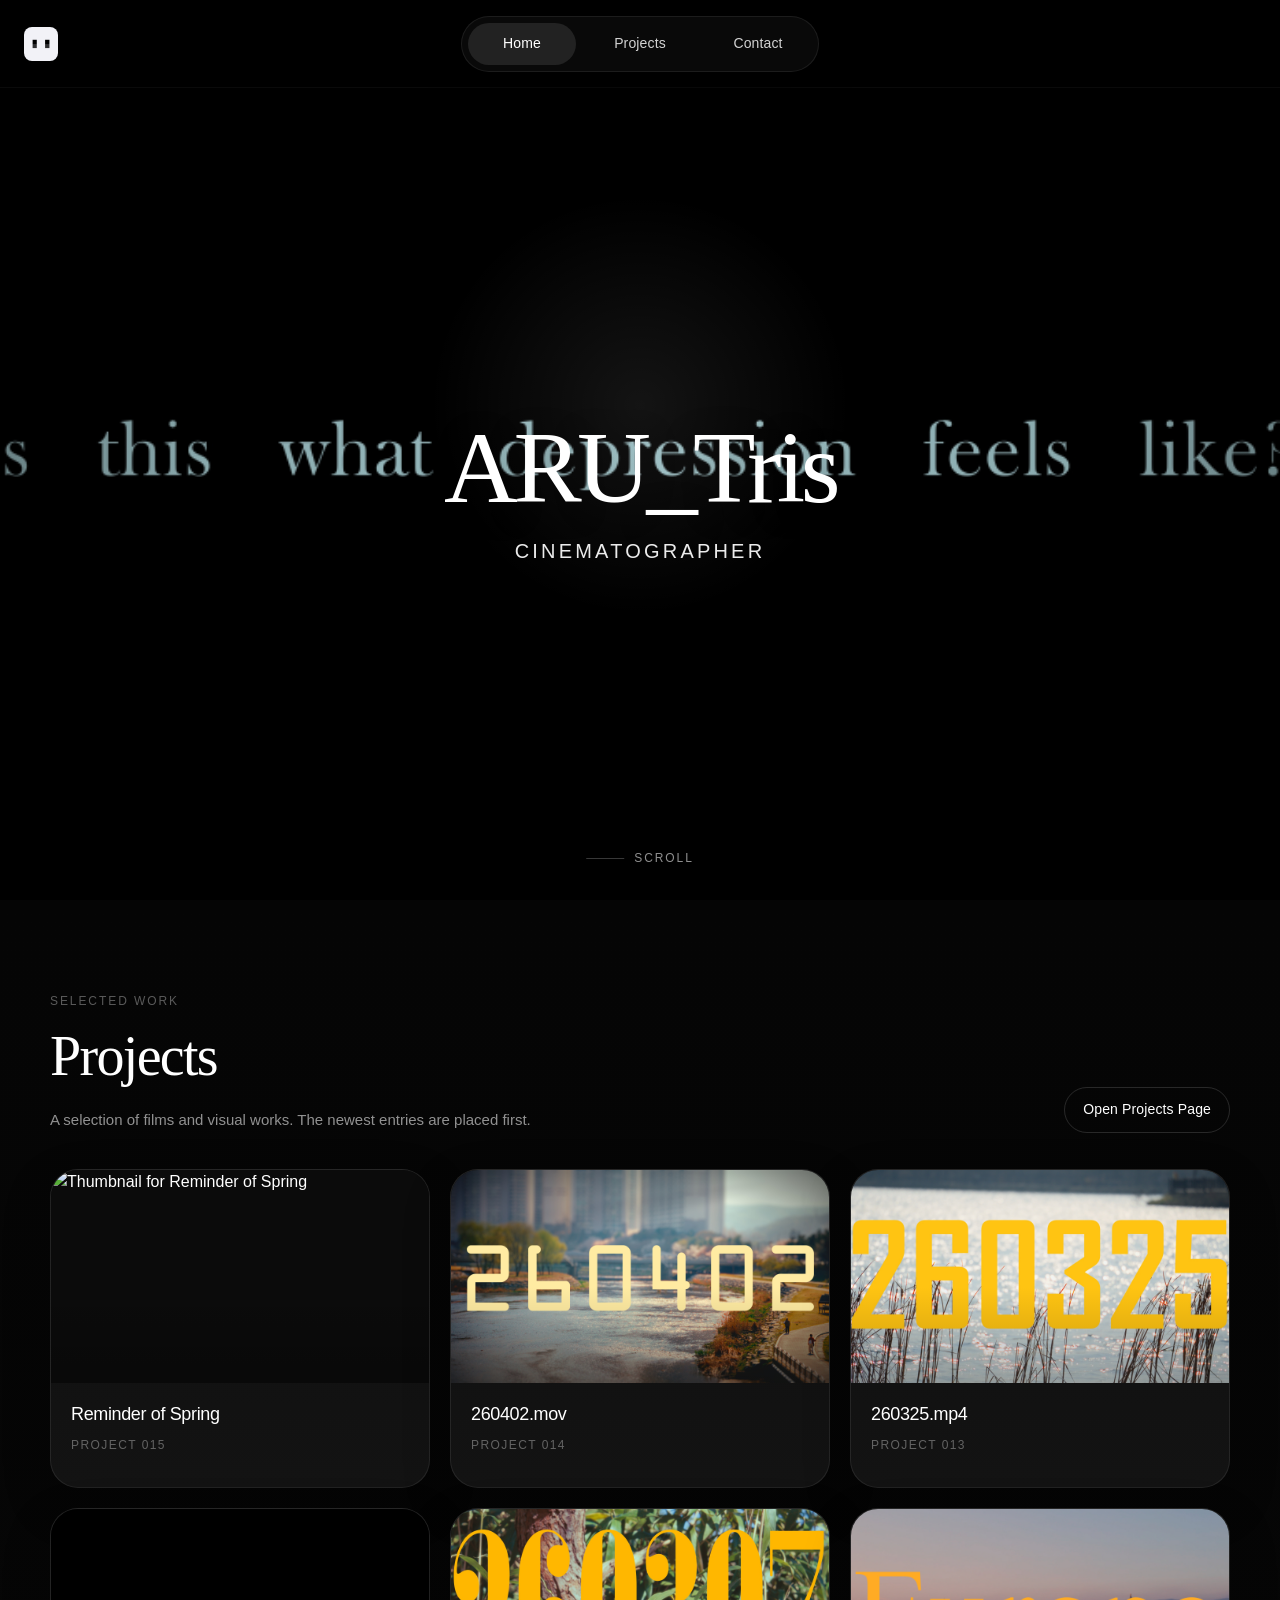
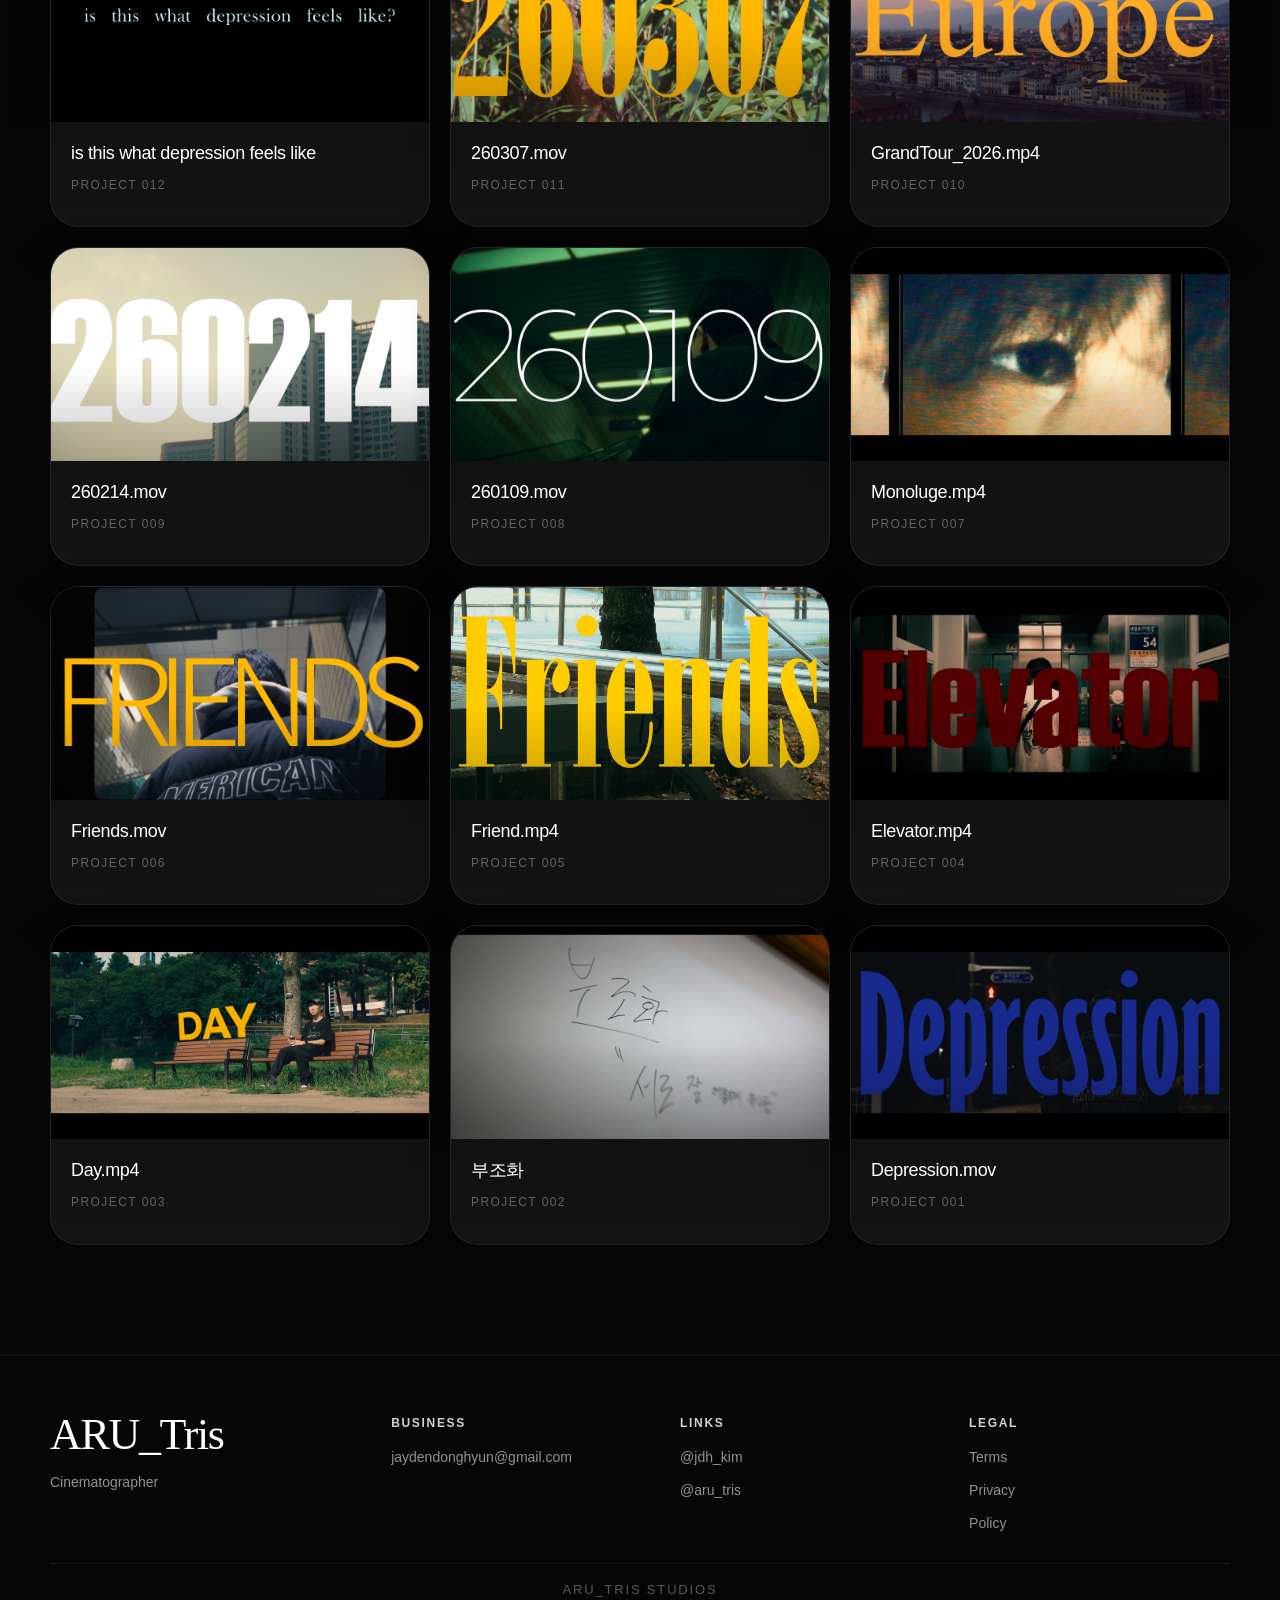
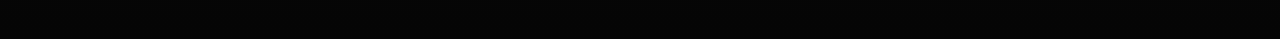
==== commit b25b0b65: "Update index.html" ====
--- a/index.html
+++ b/index.html
@@ -65,6 +65,22 @@
         <div class="projects-grid">
           <a
             class="project-card"
+            href="https://youtu.be/GoUlB1UE8CE"
+            target="_blank"
+            rel="noopener noreferrer"
+            aria-label="Open Reminder of Spring on YouTube"
+          >
+            <div class="project-thumb-wrap">
+              <img src="assets/thumbnails/015.jpg" alt="Thumbnail for Reminder of Spring" />
+            </div>
+            <div class="project-meta">
+              <h3 class="project-title">Reminder of Spring</h3>
+              <p class="project-index">Project 015</p>
+            </div>
+          </a>
+          
+          <a
+            class="project-card"
             href="https://youtu.be/HMsOnSMmmwE"
             target="_blank"
             rel="noopener noreferrer"
